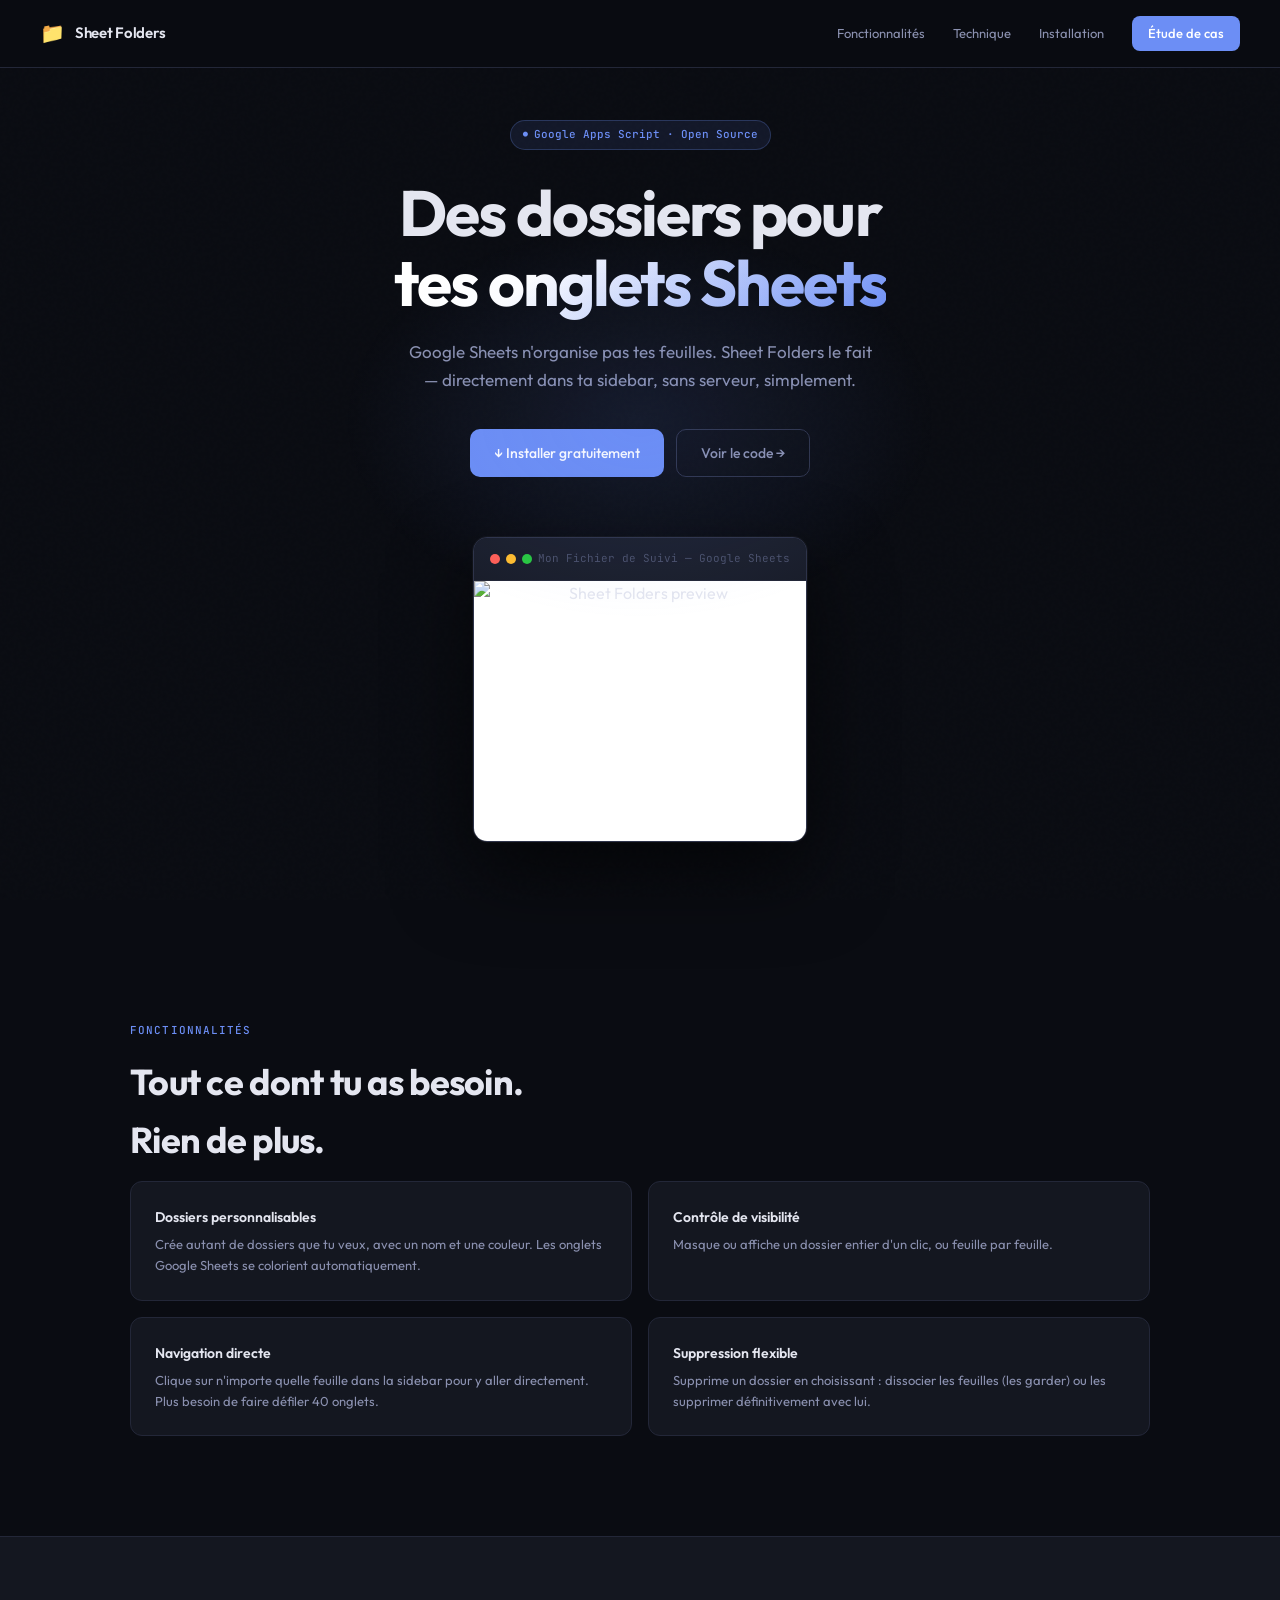
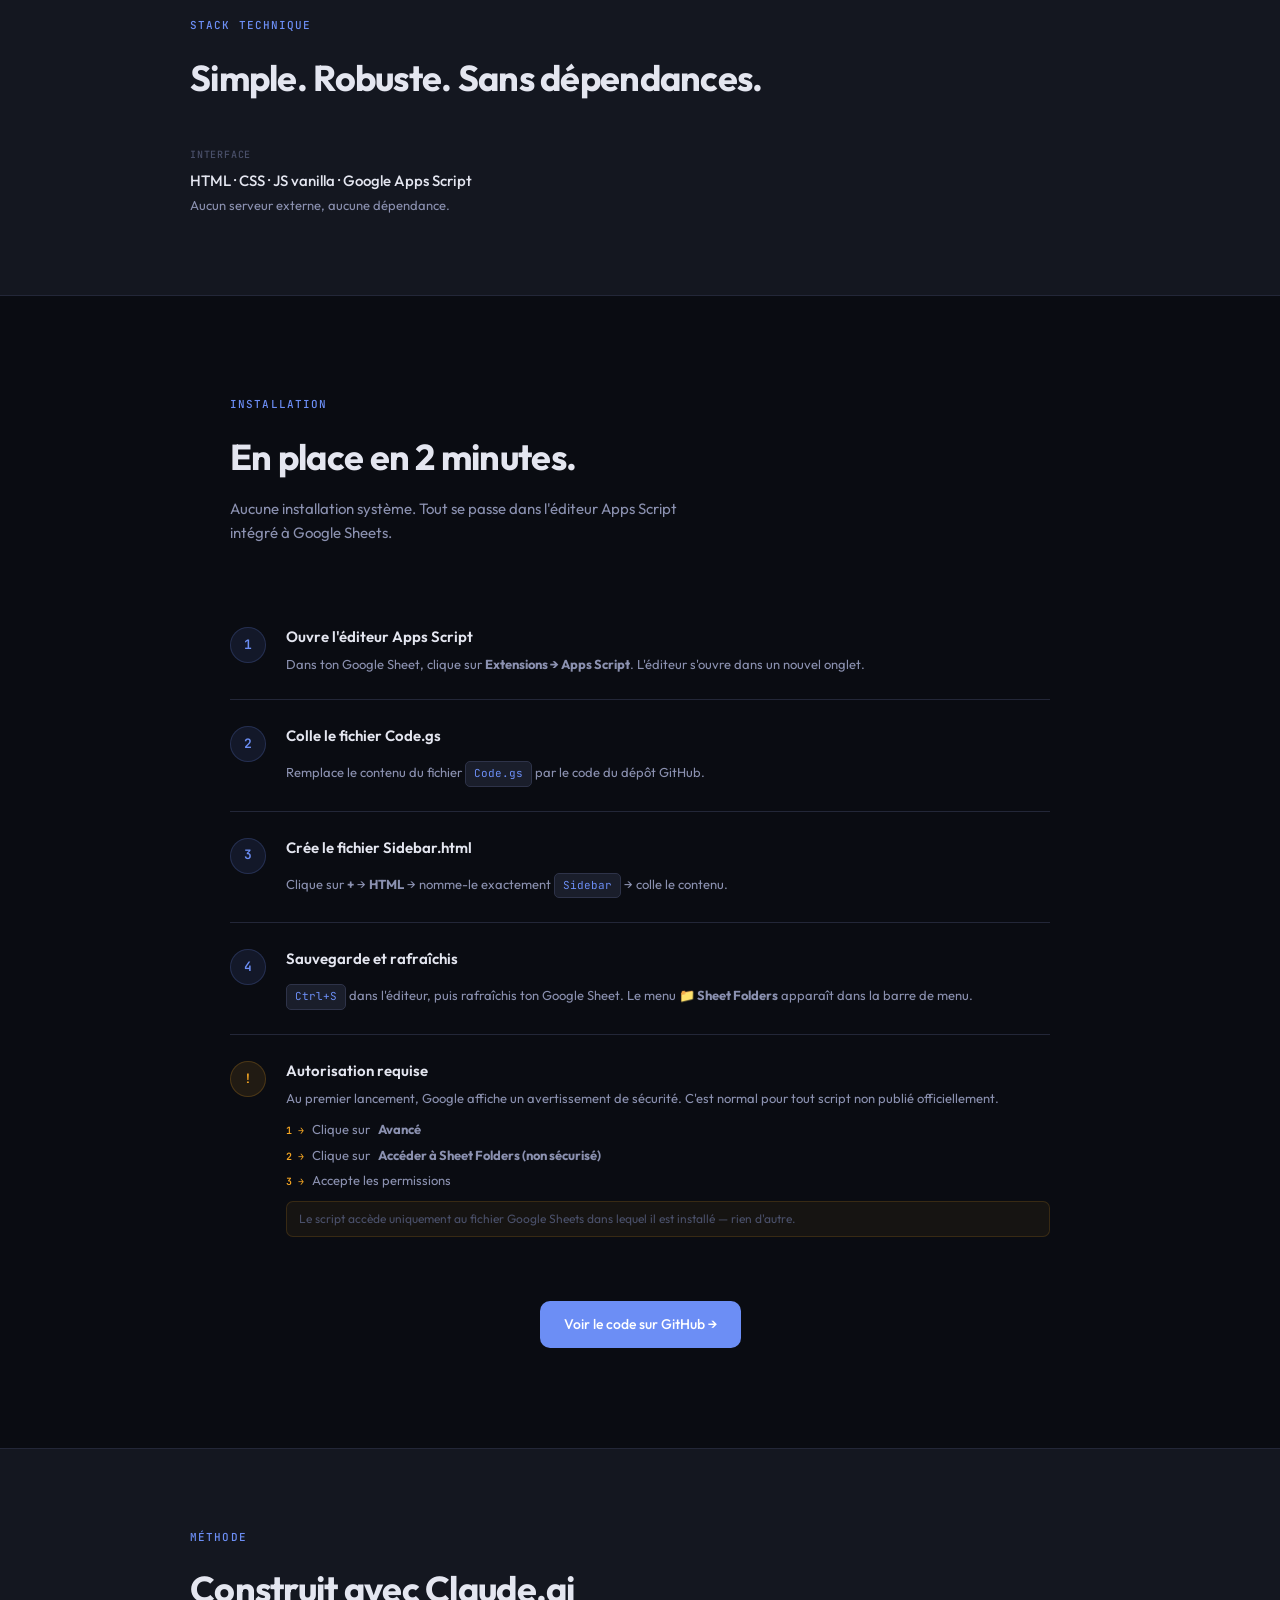
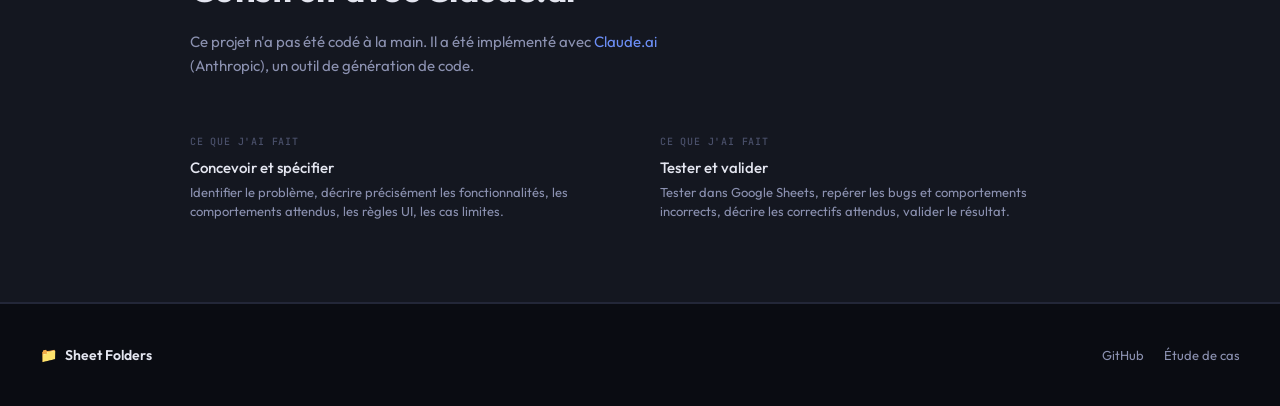
==== docs/index.html @ f05bdbb8 "Update index.html" ====
<!DOCTYPE html>
<html lang="fr">
<head>
<meta charset="UTF-8">
<meta name="viewport" content="width=device-width, initial-scale=1.0">
<title>Sheet Folders — Organise tes onglets Google Sheets</title>
<style>
@import url('https://fonts.googleapis.com/css2?family=Outfit:wght@300;400;500;600;700&family=JetBrains+Mono:wght@400;500&display=swap');

*, *::before, *::after { box-sizing: border-box; margin: 0; padding: 0; }

:root {
  --bg:      #0A0C12;
  --bg2:     #0F1117;
  --surface: #141720;
  --surface2:#1A1E2B;
  --border:  #232738;
  --border2: #2E3349;
  --text:    #E4E6F0;
  --text2:   #8B91B0;
  --text3:   #4A506A;
  --accent:  #6C8EF5;
  --accent2: #4A6FE0;
  --green:   #52C07A;
  --warn:    #F5A623;
}

html { scroll-behavior: smooth; }

body {
  font-family: 'Outfit', sans-serif;
  background: var(--bg);
  color: var(--text);
  line-height: 1.6;
  overflow-x: hidden;
}

/* ── NOISE OVERLAY ── */
body::before {
  content: '';
  position: fixed; inset: 0;
  background-image: url("data:image/svg+xml,%3Csvg viewBox='0 0 256 256' xmlns='http://www.w3.org/2000/svg'%3E%3Cfilter id='noise'%3E%3CfeTurbulence type='fractalNoise' baseFrequency='0.9' numOctaves='4' stitchTiles='stitch'/%3E%3C/filter%3E%3Crect width='100%25' height='100%25' filter='url(%23noise)' opacity='0.03'/%3E%3C/svg%3E");
  pointer-events: none; z-index: 0; opacity: .4;
}

/* ── NAV ── */
nav {
  position: fixed; top: 0; left: 0; right: 0;
  z-index: 100;
  padding: 16px 40px;
  display: flex; align-items: center; justify-content: space-between;
  background: rgba(10,12,18,.85);
  backdrop-filter: blur(12px);
  border-bottom: 1px solid var(--border);
}
.nav-logo { display: flex; align-items: center; gap: 10px; }
.nav-logo-icon { font-size: 20px; }
.nav-logo-text { font-size: 15px; font-weight: 600; letter-spacing: -0.02em; }
.nav-links { display: flex; align-items: center; gap: 28px; }
.nav-links a {
  font-size: 13px; color: var(--text2); text-decoration: none;
  transition: color .15s;
}
.nav-links a:hover { color: var(--text); }
.nav-cta {
  padding: 7px 16px;
  background: var(--accent);
  color: #fff !important; border: none; border-radius: 8px;
  font-size: 13px; font-weight: 500; font-family: 'Outfit', sans-serif;
  cursor: pointer; text-decoration: none;
  transition: background .15s;
}
.nav-cta:hover { background: var(--accent2); }

/* ── HERO ── */
.hero {
  min-height: 100vh;
  display: flex; flex-direction: column;
  align-items: center; justify-content: center;
  padding: 120px 40px 80px;
  position: relative; text-align: center;
}

.hero::after {
  content: '';
  position: absolute;
  width: 600px; height: 400px;
  background: radial-gradient(ellipse, rgba(108,142,245,.12) 0%, transparent 70%);
  top: 50%; left: 50%; transform: translate(-50%, -60%);
  pointer-events: none;
}

.hero-badge {
  display: inline-flex; align-items: center; gap: 6px;
  padding: 5px 12px;
  background: rgba(108,142,245,.1);
  border: 1px solid rgba(108,142,245,.25);
  border-radius: 20px;
  font-size: 11px; font-weight: 500; color: var(--accent);
  font-family: 'JetBrains Mono', monospace;
  margin-bottom: 28px;
  animation: fadeUp .5s ease both;
}
.hero-badge::before { content: '●'; font-size: 8px; }

.hero-title {
  font-size: clamp(36px, 6vw, 64px);
  font-weight: 700;
  letter-spacing: -0.03em;
  line-height: 1.1;
  margin-bottom: 20px;
  animation: fadeUp .5s .1s ease both;
}
.hero-title span {
  background: linear-gradient(135deg, #fff 30%, var(--accent));
  -webkit-background-clip: text; -webkit-text-fill-color: transparent;
  background-clip: text;
}

.hero-sub {
  font-size: 17px; color: var(--text2); font-weight: 400;
  max-width: 480px; margin: 0 auto 36px;
  animation: fadeUp .5s .2s ease both;
}

.hero-actions {
  display: flex; gap: 12px; justify-content: center; flex-wrap: wrap;
  animation: fadeUp .5s .3s ease both;
}
.btn-hero {
  padding: 12px 24px; border-radius: 10px;
  font-size: 14px; font-weight: 500; font-family: 'Outfit', sans-serif;
  cursor: pointer; text-decoration: none; transition: all .15s;
  display: inline-flex; align-items: center; gap: 8px; border: none;
}
.btn-hero-primary { background: var(--accent); color: #fff; }
.btn-hero-primary:hover { background: var(--accent2); transform: translateY(-1px); }
.btn-hero-ghost {
  background: transparent; color: var(--text2);
  border: 1px solid var(--border2);
}
.btn-hero-ghost:hover { background: var(--surface); color: var(--text); }

/* ── PREVIEW ── */
.hero-preview {
  margin-top: 60px; position: relative;
  animation: fadeUp .6s .4s ease both;
}
.preview-window {
  background: var(--surface);
  border: 1px solid var(--border2);
  border-radius: 14px;
  overflow: hidden;
  box-shadow: 0 32px 80px rgba(0,0,0,.6), 0 0 0 1px rgba(255,255,255,.04);
  max-width: 680px; margin: 0 auto;
}
.preview-bar {
  display: flex; align-items: center; gap: 6px;
  padding: 12px 16px;
  background: var(--surface2);
  border-bottom: 1px solid var(--border);
}
.preview-dot { width: 10px; height: 10px; border-radius: 50%; }
.preview-title {
  flex: 1; text-align: center;
  font-size: 11px; color: var(--text3);
  font-family: 'JetBrains Mono', monospace;
}
.preview-body {
  display: flex;
  align-items: stretch;
  min-height: 260px;
}
.preview-gif {
  flex: 1;
  display: flex; align-items: center; justify-content: center;
  background: #fff;
  overflow: hidden;
}
.preview-gif img {
  width: 100%; height: 100%;
  object-fit: cover; display: block;
}

/* ── FEATURES ── */
.features {
  padding: 100px 40px;
  max-width: 1100px; margin: 0 auto;
}
.section-label {
  font-size: 11px; font-weight: 500;
  color: var(--accent);
  font-family: 'JetBrains Mono', monospace;
  letter-spacing: .1em; text-transform: uppercase;
  margin-bottom: 14px;
}
.section-title {
  font-size: clamp(24px, 3vw, 36px);
  font-weight: 700; letter-spacing: -0.02em;
  margin-bottom: 12px;
}
.section-sub { font-size: 15px; color: var(--text2); max-width: 480px; margin-bottom: 56px; }

.features-grid {
  display: grid;
  grid-template-columns: repeat(auto-fit, minmax(330px, 1fr));
  gap: 16px;
}
.feature-card {
  background: var(--surface);
  border: 1px solid var(--border);
  border-radius: 12px; padding: 24px;
  transition: border-color .2s, transform .2s;
}
.feature-card:hover { border-color: var(--border2); transform: translateY(-2px); }
.feature-title { font-size: 14px; font-weight: 600; margin-bottom: 6px; }
.feature-desc { font-size: 13px; color: var(--text2); line-height: 1.6; }

/* ── TECH ── */
.tech-section {
  padding: 80px 40px;
  background: var(--surface);
  border-top: 1px solid var(--border);
  border-bottom: 1px solid var(--border);
}
.tech-inner { max-width: 900px; margin: 0 auto; }
.tech-grid { display: grid; grid-template-columns: 1fr 1fr; gap: 40px; margin-top: 40px; }
.tech-item-label {
  font-size: 10px; font-weight: 500; letter-spacing: .08em;
  text-transform: uppercase; color: var(--text3);
  font-family: 'JetBrains Mono', monospace;
  margin-bottom: 6px;
}
.tech-item-value { font-size: 15px; font-weight: 500; color: var(--text); }
.tech-item-desc { font-size: 13px; color: var(--text2); margin-top: 3px; line-height: 1.5; }

/* ── INSTALL ── */
.install-section { padding: 100px 40px; max-width: 900px; margin: 0 auto; }
.steps { margin-top: 40px; display: flex; flex-direction: column; gap: 0; }
.step {
  display: flex; gap: 20px; padding: 24px 0;
  border-bottom: 1px solid var(--border);
}
.step:last-child { border-bottom: none; }
.step-num {
  width: 36px; height: 36px; flex-shrink: 0;
  background: rgba(108,142,245,.1);
  border: 1px solid rgba(108,142,245,.2);
  border-radius: 50%;
  display: flex; align-items: center; justify-content: center;
  font-size: 13px; font-weight: 600; color: var(--accent);
  font-family: 'JetBrains Mono', monospace;
  margin-top: 2px;
}
.step-num.step-warn {
  background: rgba(245,166,35,.1);
  border-color: rgba(245,166,35,.2);
  color: var(--warn);
}
.step-content { flex: 1; }
.step-title { font-size: 15px; font-weight: 600; margin-bottom: 5px; }
.step-desc { font-size: 13px; color: var(--text2); line-height: 1.6; }
.step-code {
  display: inline-block; margin-top: 8px;
  background: var(--surface2); border: 1px solid var(--border2);
  border-radius: 5px; padding: 3px 8px;
  font-family: 'JetBrains Mono', monospace; font-size: 11px; color: var(--accent);
}

/* Bloc autorisation */
.auth-steps {
  margin-top: 10px;
  display: flex; flex-direction: column; gap: 5px;
}
.auth-step {
  display: flex; align-items: baseline; gap: 8px;
  font-size: 13px; color: var(--text2);
}
.auth-step-num {
  font-size: 10px; font-weight: 600;
  font-family: 'JetBrains Mono', monospace;
  color: var(--warn); flex-shrink: 0;
}
.auth-note {
  margin-top: 10px;
  font-size: 12px; color: var(--text3);
  padding: 8px 12px;
  background: rgba(245,166,35,.05);
  border: 1px solid rgba(245,166,35,.15);
  border-radius: 7px;
  line-height: 1.5;
}

/* ── CREDITS / MÉTHODE ── */
.credits-section {
  padding: 80px 40px;
  background: var(--surface);
  border-top: 1px solid var(--border);
  border-bottom: 1px solid var(--border);
}
.credits-section > div { max-width: 900px; margin: 0 auto; }
.credits-grid {
  display: grid; grid-template-columns: 1fr 1fr;
  gap: 40px; margin-top: 40px;
}
.credits-item-label {
  font-size: 10px; font-weight: 500; letter-spacing: .08em;
  text-transform: uppercase; color: var(--text3);
  font-family: 'JetBrains Mono', monospace;
  margin-bottom: 6px;
}
.credits-item-value { font-size: 15px; font-weight: 500; color: var(--text); }
.credits-item-desc { font-size: 13px; color: var(--text2); margin-top: 3px; line-height: 1.5; }

/* ── FOOTER ── */
footer {
  border-top: 1px solid var(--border);
  padding: 40px;
  display: flex; align-items: center; justify-content: space-between;
  flex-wrap: wrap; gap: 16px;
}
.footer-logo { display: flex; align-items: center; gap: 8px; font-size: 14px; font-weight: 600; }
.footer-links { display: flex; gap: 20px; }
.footer-links a { font-size: 13px; color: var(--text2); text-decoration: none; transition: color .15s; }
.footer-links a:hover { color: var(--text); }

/* ── ANIMATIONS ── */
@keyframes fadeUp {
  from { opacity: 0; transform: translateY(16px); }
  to   { opacity: 1; transform: none; }
}
.reveal { opacity: 0; transform: translateY(20px); transition: opacity .5s ease, transform .5s ease; }
.reveal.visible { opacity: 1; transform: none; }
</style>
</head>
<body>

<!-- NAV -->
<nav>
  <div class="nav-logo">
    <span class="nav-logo-icon">📁</span>
    <span class="nav-logo-text">Sheet Folders</span>
  </div>
  <div class="nav-links">
    <a href="#features">Fonctionnalités</a>
    <a href="#tech">Technique</a>
    <a href="#install">Installation</a>
    <a href="https://github.com/Claire-Lavigne/sheet-folders/blob/main/docs/CASE_STUDY.md" target="_blank" class="nav-cta">Étude de cas</a>
  </div>
</nav>

<!-- HERO -->
<section class="hero">
  <div class="hero-badge">Google Apps Script · Open Source</div>
  <h1 class="hero-title">
    Des dossiers pour<br><span>tes onglets Sheets</span>
  </h1>
  <p class="hero-sub">
    Google Sheets n'organise pas tes feuilles. Sheet Folders le fait — directement dans ta sidebar, sans serveur, simplement.
  </p>
  <div class="hero-actions">
    <a href="#install" class="btn-hero btn-hero-primary">
      ↓ Installer gratuitement
    </a>
    <a href="https://github.com/Claire-Lavigne/sheet-folders" class="btn-hero btn-hero-ghost" target="_blank">
      Voir le code →
    </a>
  </div>

  <div class="hero-preview">
    <div class="preview-window">
      <div class="preview-bar">
        <div class="preview-dot" style="background:#FF5F57"></div>
        <div class="preview-dot" style="background:#FFBD2E"></div>
        <div class="preview-dot" style="background:#28C840"></div>
        <span class="preview-title">Mon Fichier de Suivi — Google Sheets</span>
      </div>
      <div class="preview-body">
        <div class="preview-gif">
          <img src="https://raw.githubusercontent.com/Claire-Lavigne/sheet-folders/main/docs/preview.gif" alt="Sheet Folders preview" />
        </div>
      </div>
    </div>
  </div>
</section>

<!-- FEATURES -->
<section class="features" id="features">
  <div class="reveal">
    <div class="section-label">Fonctionnalités</div>
    <h2 class="section-title">Tout ce dont tu as besoin.<br>Rien de plus.</h2>
  </div>
  <div class="features-grid reveal">
    <div class="feature-card">
      <div class="feature-title">Dossiers personnalisables</div>
      <div class="feature-desc">Crée autant de dossiers que tu veux, avec un nom et une couleur. Les onglets Google Sheets se colorient automatiquement.</div>
    </div>
    <div class="feature-card">
      <div class="feature-title">Contrôle de visibilité</div>
      <div class="feature-desc">Masque ou affiche un dossier entier d'un clic, ou feuille par feuille.</div>
    </div>
    <div class="feature-card">
      <div class="feature-title">Navigation directe</div>
      <div class="feature-desc">Clique sur n'importe quelle feuille dans la sidebar pour y aller directement. Plus besoin de faire défiler 40 onglets.</div>
    </div>
    <div class="feature-card">
      <div class="feature-title">Suppression flexible</div>
      <div class="feature-desc">Supprime un dossier en choisissant : dissocier les feuilles (les garder) ou les supprimer définitivement avec lui.</div>
    </div>
  </div>
</section>

<!-- TECH -->
<section class="tech-section" id="tech">
  <div class="tech-inner">
    <div class="reveal">
      <div class="section-label">Stack technique</div>
      <h2 class="section-title">Simple. Robuste. Sans dépendances.</h2>
    </div>
    <div class="tech-grid reveal">
      <div class="tech-item">
        <div class="tech-item-label">Interface</div>
        <div class="tech-item-value">HTML · CSS · JS vanilla · Google Apps Script</div>
        <div class="tech-item-desc">Aucun serveur externe, aucune dépendance.</div>
      </div>
    </div>
  </div>
</section>

<!-- INSTALL -->
<section class="install-section" id="install">
  <div class="reveal">
    <div class="section-label">Installation</div>
    <h2 class="section-title">En place en 2 minutes.</h2>
    <p class="section-sub">Aucune installation système. Tout se passe dans l'éditeur Apps Script intégré à Google Sheets.</p>
  </div>
  <div class="steps reveal">
    <div class="step">
      <div class="step-num">1</div>
      <div class="step-content">
        <div class="step-title">Ouvre l'éditeur Apps Script</div>
        <div class="step-desc">Dans ton Google Sheet, clique sur <strong>Extensions → Apps Script</strong>. L'éditeur s'ouvre dans un nouvel onglet.</div>
      </div>
    </div>
    <div class="step">
      <div class="step-num">2</div>
      <div class="step-content">
        <div class="step-title">Colle le fichier Code.gs</div>
        <div class="step-desc">Remplace le contenu du fichier <code class="step-code">Code.gs</code> par le code du dépôt GitHub.</div>
      </div>
    </div>
    <div class="step">
      <div class="step-num">3</div>
      <div class="step-content">
        <div class="step-title">Crée le fichier Sidebar.html</div>
        <div class="step-desc">Clique sur <strong>+</strong> → <strong>HTML</strong> → nomme-le exactement <code class="step-code">Sidebar</code> → colle le contenu.</div>
      </div>
    </div>
    <div class="step">
      <div class="step-num">4</div>
      <div class="step-content">
        <div class="step-title">Sauvegarde et rafraîchis</div>
        <div class="step-desc"><code class="step-code">Ctrl+S</code> dans l'éditeur, puis rafraîchis ton Google Sheet. Le menu <strong>📁 Sheet Folders</strong> apparaît dans la barre de menu.</div>
      </div>
    </div>
    <div class="step">
      <div class="step-num step-warn">!</div>
      <div class="step-content">
        <div class="step-title">Autorisation requise</div>
        <div class="step-desc">Au premier lancement, Google affiche un avertissement de sécurité. C'est normal pour tout script non publié officiellement.</div>
        <div class="auth-steps">
          <div class="auth-step"><span class="auth-step-num">1 →</span> Clique sur <strong>Avancé</strong></div>
          <div class="auth-step"><span class="auth-step-num">2 →</span> Clique sur <strong>Accéder à Sheet Folders (non sécurisé)</strong></div>
          <div class="auth-step"><span class="auth-step-num">3 →</span> Accepte les permissions</div>
        </div>
        <div class="auth-note">Le script accède uniquement au fichier Google Sheets dans lequel il est installé — rien d'autre.</div>
      </div>
    </div>
  </div>
  <div style="margin-top:40px;text-align:center" class="reveal">
    <a href="https://github.com/Claire-Lavigne/sheet-folders" class="btn-hero btn-hero-primary" target="_blank">
      Voir le code sur GitHub →
    </a>
  </div>
</section>

<!-- MÉTHODE -->
<section class="credits-section" id="credits">
  <div>
    <div class="reveal">
      <div class="section-label">Méthode</div>
      <h2 class="section-title">Construit avec Claude.ai</h2>
      <p class="section-sub">Ce projet n'a pas été codé à la main. Il a été implémenté avec <a href="https://claude.ai" style="color:var(--accent);text-decoration:none" target="_blank">Claude.ai</a> (Anthropic), un outil de génération de code.</p>
    </div>
    <div class="credits-grid reveal">
      <div class="credits-item">
        <div class="credits-item-label">Ce que j'ai fait</div>
        <div class="credits-item-value">Concevoir et spécifier</div>
        <div class="credits-item-desc">Identifier le problème, décrire précisément les fonctionnalités, les comportements attendus, les règles UI, les cas limites.</div>
      </div>
      <div class="credits-item">
        <div class="credits-item-label">Ce que j'ai fait</div>
        <div class="credits-item-value">Tester et valider</div>
        <div class="credits-item-desc">Tester dans Google Sheets, repérer les bugs et comportements incorrects, décrire les correctifs attendus, valider le résultat.</div>
      </div>
    </div>
  </div>
</section>

<!-- FOOTER -->
<footer>
  <div class="footer-logo">
    <span>📁</span> Sheet Folders
  </div>
  <div class="footer-links">
    <a href="https://github.com/Claire-Lavigne/sheet-folders" target="_blank">GitHub</a>
    <a href="https://github.com/Claire-Lavigne/sheet-folders/blob/main/docs/CASE_STUDY.md" target="_blank">Étude de cas</a>
  </div>
</footer>

<script>
const observer = new IntersectionObserver(entries => {
  entries.forEach(e => { if (e.isIntersecting) e.target.classList.add('visible'); });
}, { threshold: 0.1 });
document.querySelectorAll('.reveal').forEach(el => observer.observe(el));
</script>
</body>
</html>
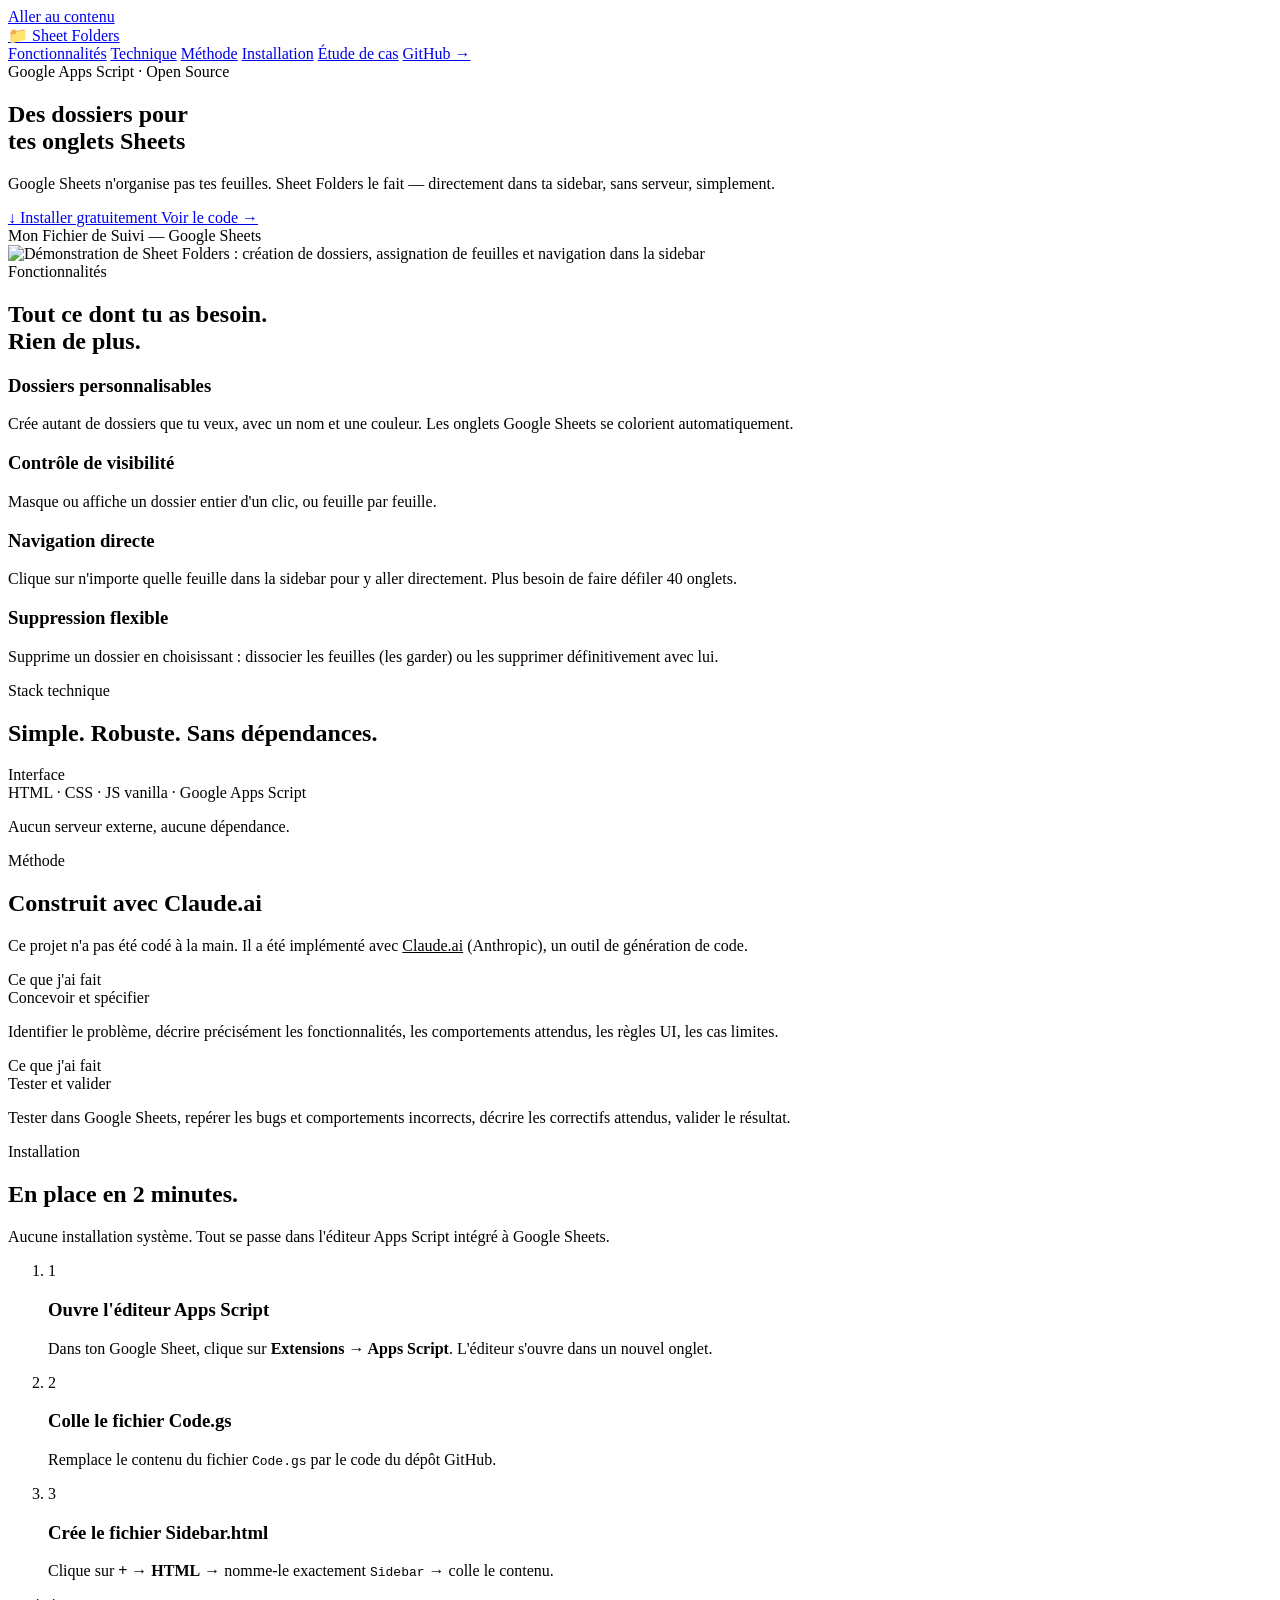
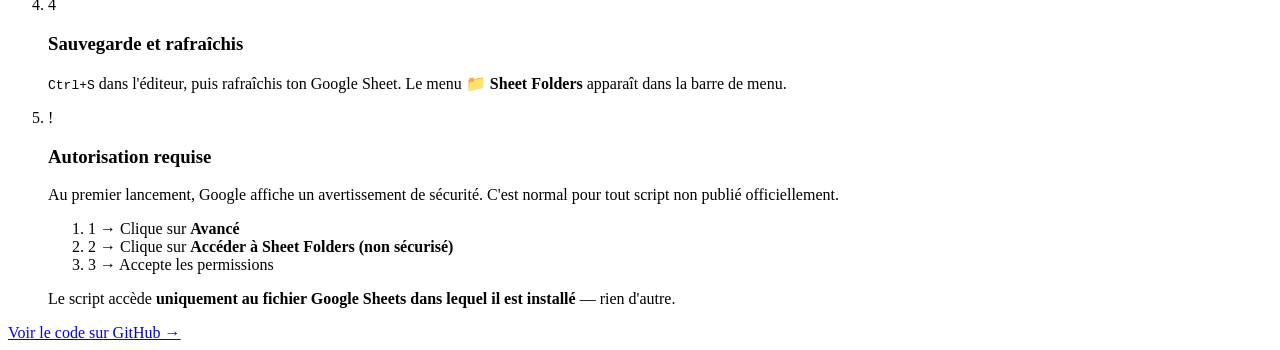
==== commit c802675d: "Update index.html" ====
--- a/docs/index.html
+++ b/docs/index.html
@@ -4,355 +4,36 @@
 <meta charset="UTF-8">
 <meta name="viewport" content="width=device-width, initial-scale=1.0">
 <title>Sheet Folders — Organise tes onglets Google Sheets</title>
-<style>
-@import url('https://fonts.googleapis.com/css2?family=Outfit:wght@300;400;500;600;700&family=JetBrains+Mono:wght@400;500&display=swap');
-
-*, *::before, *::after { box-sizing: border-box; margin: 0; padding: 0; }
-
-:root {
-  --bg:      #0A0C12;
-  --bg2:     #0F1117;
-  --surface: #141720;
-  --surface2:#1A1E2B;
-  --border:  #232738;
-  --border2: #2E3349;
-  --text:    #E4E6F0;
-  --text2:   #8B91B0;
-  --text3:   #4A506A;
-  --accent:  #6C8EF5;
-  --accent2: #4A6FE0;
-  --green:   #52C07A;
-  --warn:    #F5A623;
-}
-
-html { scroll-behavior: smooth; }
-
-body {
-  font-family: 'Outfit', sans-serif;
-  background: var(--bg);
-  color: var(--text);
-  line-height: 1.6;
-  overflow-x: hidden;
-}
-
-/* ── NOISE OVERLAY ── */
-body::before {
-  content: '';
-  position: fixed; inset: 0;
-  background-image: url("data:image/svg+xml,%3Csvg viewBox='0 0 256 256' xmlns='http://www.w3.org/2000/svg'%3E%3Cfilter id='noise'%3E%3CfeTurbulence type='fractalNoise' baseFrequency='0.9' numOctaves='4' stitchTiles='stitch'/%3E%3C/filter%3E%3Crect width='100%25' height='100%25' filter='url(%23noise)' opacity='0.03'/%3E%3C/svg%3E");
-  pointer-events: none; z-index: 0; opacity: .4;
-}
-
-/* ── NAV ── */
-nav {
-  position: fixed; top: 0; left: 0; right: 0;
-  z-index: 100;
-  padding: 16px 40px;
-  display: flex; align-items: center; justify-content: space-between;
-  background: rgba(10,12,18,.85);
-  backdrop-filter: blur(12px);
-  border-bottom: 1px solid var(--border);
-}
-.nav-logo { display: flex; align-items: center; gap: 10px; }
-.nav-logo-icon { font-size: 20px; }
-.nav-logo-text { font-size: 15px; font-weight: 600; letter-spacing: -0.02em; }
-.nav-links { display: flex; align-items: center; gap: 28px; }
-.nav-links a {
-  font-size: 13px; color: var(--text2); text-decoration: none;
-  transition: color .15s;
-}
-.nav-links a:hover { color: var(--text); }
-.nav-cta {
-  padding: 7px 16px;
-  background: var(--accent);
-  color: #fff !important; border: none; border-radius: 8px;
-  font-size: 13px; font-weight: 500; font-family: 'Outfit', sans-serif;
-  cursor: pointer; text-decoration: none;
-  transition: background .15s;
-}
-.nav-cta:hover { background: var(--accent2); }
-
-/* ── HERO ── */
-.hero {
-  min-height: 100vh;
-  display: flex; flex-direction: column;
-  align-items: center; justify-content: center;
-  padding: 120px 40px 80px;
-  position: relative; text-align: center;
-}
-
-.hero::after {
-  content: '';
-  position: absolute;
-  width: 600px; height: 400px;
-  background: radial-gradient(ellipse, rgba(108,142,245,.12) 0%, transparent 70%);
-  top: 50%; left: 50%; transform: translate(-50%, -60%);
-  pointer-events: none;
-}
-
-.hero-badge {
-  display: inline-flex; align-items: center; gap: 6px;
-  padding: 5px 12px;
-  background: rgba(108,142,245,.1);
-  border: 1px solid rgba(108,142,245,.25);
-  border-radius: 20px;
-  font-size: 11px; font-weight: 500; color: var(--accent);
-  font-family: 'JetBrains Mono', monospace;
-  margin-bottom: 28px;
-  animation: fadeUp .5s ease both;
-}
-.hero-badge::before { content: '●'; font-size: 8px; }
-
-.hero-title {
-  font-size: clamp(36px, 6vw, 64px);
-  font-weight: 700;
-  letter-spacing: -0.03em;
-  line-height: 1.1;
-  margin-bottom: 20px;
-  animation: fadeUp .5s .1s ease both;
-}
-.hero-title span {
-  background: linear-gradient(135deg, #fff 30%, var(--accent));
-  -webkit-background-clip: text; -webkit-text-fill-color: transparent;
-  background-clip: text;
-}
-
-.hero-sub {
-  font-size: 17px; color: var(--text2); font-weight: 400;
-  max-width: 480px; margin: 0 auto 36px;
-  animation: fadeUp .5s .2s ease both;
-}
-
-.hero-actions {
-  display: flex; gap: 12px; justify-content: center; flex-wrap: wrap;
-  animation: fadeUp .5s .3s ease both;
-}
-.btn-hero {
-  padding: 12px 24px; border-radius: 10px;
-  font-size: 14px; font-weight: 500; font-family: 'Outfit', sans-serif;
-  cursor: pointer; text-decoration: none; transition: all .15s;
-  display: inline-flex; align-items: center; gap: 8px; border: none;
-}
-.btn-hero-primary { background: var(--accent); color: #fff; }
-.btn-hero-primary:hover { background: var(--accent2); transform: translateY(-1px); }
-.btn-hero-ghost {
-  background: transparent; color: var(--text2);
-  border: 1px solid var(--border2);
-}
-.btn-hero-ghost:hover { background: var(--surface); color: var(--text); }
-
-/* ── PREVIEW ── */
-.hero-preview {
-  margin-top: 60px; position: relative;
-  animation: fadeUp .6s .4s ease both;
-}
-.preview-window {
-  background: var(--surface);
-  border: 1px solid var(--border2);
-  border-radius: 14px;
-  overflow: hidden;
-  box-shadow: 0 32px 80px rgba(0,0,0,.6), 0 0 0 1px rgba(255,255,255,.04);
-  max-width: 680px; margin: 0 auto;
-}
-.preview-bar {
-  display: flex; align-items: center; gap: 6px;
-  padding: 12px 16px;
-  background: var(--surface2);
-  border-bottom: 1px solid var(--border);
-}
-.preview-dot { width: 10px; height: 10px; border-radius: 50%; }
-.preview-title {
-  flex: 1; text-align: center;
-  font-size: 11px; color: var(--text3);
-  font-family: 'JetBrains Mono', monospace;
-}
-.preview-body {
-  display: flex;
-  align-items: stretch;
-  min-height: 260px;
-}
-.preview-gif {
-  flex: 1;
-  display: flex; align-items: center; justify-content: center;
-  background: #fff;
-  overflow: hidden;
-}
-.preview-gif img {
-  width: 100%; height: 100%;
-  object-fit: cover; display: block;
-}
-
-/* ── FEATURES ── */
-.features {
-  padding: 100px 40px;
-  max-width: 1100px; margin: 0 auto;
-}
-.section-label {
-  font-size: 11px; font-weight: 500;
-  color: var(--accent);
-  font-family: 'JetBrains Mono', monospace;
-  letter-spacing: .1em; text-transform: uppercase;
-  margin-bottom: 14px;
-}
-.section-title {
-  font-size: clamp(24px, 3vw, 36px);
-  font-weight: 700; letter-spacing: -0.02em;
-  margin-bottom: 12px;
-}
-.section-sub { font-size: 15px; color: var(--text2); max-width: 480px; margin-bottom: 56px; }
-
-.features-grid {
-  display: grid;
-  grid-template-columns: repeat(auto-fit, minmax(330px, 1fr));
-  gap: 16px;
-}
-.feature-card {
-  background: var(--surface);
-  border: 1px solid var(--border);
-  border-radius: 12px; padding: 24px;
-  transition: border-color .2s, transform .2s;
-}
-.feature-card:hover { border-color: var(--border2); transform: translateY(-2px); }
-.feature-title { font-size: 14px; font-weight: 600; margin-bottom: 6px; }
-.feature-desc { font-size: 13px; color: var(--text2); line-height: 1.6; }
-
-/* ── TECH ── */
-.tech-section {
-  padding: 80px 40px;
-  background: var(--surface);
-  border-top: 1px solid var(--border);
-  border-bottom: 1px solid var(--border);
-}
-.tech-inner { max-width: 900px; margin: 0 auto; }
-.tech-grid { display: grid; grid-template-columns: 1fr 1fr; gap: 40px; margin-top: 40px; }
-.tech-item-label {
-  font-size: 10px; font-weight: 500; letter-spacing: .08em;
-  text-transform: uppercase; color: var(--text3);
-  font-family: 'JetBrains Mono', monospace;
-  margin-bottom: 6px;
-}
-.tech-item-value { font-size: 15px; font-weight: 500; color: var(--text); }
-.tech-item-desc { font-size: 13px; color: var(--text2); margin-top: 3px; line-height: 1.5; }
-
-/* ── INSTALL ── */
-.install-section { padding: 100px 40px; max-width: 900px; margin: 0 auto; }
-.steps { margin-top: 40px; display: flex; flex-direction: column; gap: 0; }
-.step {
-  display: flex; gap: 20px; padding: 24px 0;
-  border-bottom: 1px solid var(--border);
-}
-.step:last-child { border-bottom: none; }
-.step-num {
-  width: 36px; height: 36px; flex-shrink: 0;
-  background: rgba(108,142,245,.1);
-  border: 1px solid rgba(108,142,245,.2);
-  border-radius: 50%;
-  display: flex; align-items: center; justify-content: center;
-  font-size: 13px; font-weight: 600; color: var(--accent);
-  font-family: 'JetBrains Mono', monospace;
-  margin-top: 2px;
-}
-.step-num.step-warn {
-  background: rgba(245,166,35,.1);
-  border-color: rgba(245,166,35,.2);
-  color: var(--warn);
-}
-.step-content { flex: 1; }
-.step-title { font-size: 15px; font-weight: 600; margin-bottom: 5px; }
-.step-desc { font-size: 13px; color: var(--text2); line-height: 1.6; }
-.step-code {
-  display: inline-block; margin-top: 8px;
-  background: var(--surface2); border: 1px solid var(--border2);
-  border-radius: 5px; padding: 3px 8px;
-  font-family: 'JetBrains Mono', monospace; font-size: 11px; color: var(--accent);
-}
-
-/* Bloc autorisation */
-.auth-steps {
-  margin-top: 10px;
-  display: flex; flex-direction: column; gap: 5px;
-}
-.auth-step {
-  display: flex; align-items: baseline; gap: 8px;
-  font-size: 13px; color: var(--text2);
-}
-.auth-step-num {
-  font-size: 10px; font-weight: 600;
-  font-family: 'JetBrains Mono', monospace;
-  color: var(--warn); flex-shrink: 0;
-}
-.auth-note {
-  margin-top: 10px;
-  font-size: 12px; color: var(--text3);
-  padding: 8px 12px;
-  background: rgba(245,166,35,.05);
-  border: 1px solid rgba(245,166,35,.15);
-  border-radius: 7px;
-  line-height: 1.5;
-}
-
-/* ── CREDITS / MÉTHODE ── */
-.credits-section {
-  padding: 80px 40px;
-  background: var(--surface);
-  border-top: 1px solid var(--border);
-  border-bottom: 1px solid var(--border);
-}
-.credits-section > div { max-width: 900px; margin: 0 auto; }
-.credits-grid {
-  display: grid; grid-template-columns: 1fr 1fr;
-  gap: 40px; margin-top: 40px;
-}
-.credits-item-label {
-  font-size: 10px; font-weight: 500; letter-spacing: .08em;
-  text-transform: uppercase; color: var(--text3);
-  font-family: 'JetBrains Mono', monospace;
-  margin-bottom: 6px;
-}
-.credits-item-value { font-size: 15px; font-weight: 500; color: var(--text); }
-.credits-item-desc { font-size: 13px; color: var(--text2); margin-top: 3px; line-height: 1.5; }
-
-/* ── FOOTER ── */
-footer {
-  border-top: 1px solid var(--border);
-  padding: 40px;
-  display: flex; align-items: center; justify-content: space-between;
-  flex-wrap: wrap; gap: 16px;
-}
-.footer-logo { display: flex; align-items: center; gap: 8px; font-size: 14px; font-weight: 600; }
-.footer-links { display: flex; gap: 20px; }
-.footer-links a { font-size: 13px; color: var(--text2); text-decoration: none; transition: color .15s; }
-.footer-links a:hover { color: var(--text); }
-
-/* ── ANIMATIONS ── */
-@keyframes fadeUp {
-  from { opacity: 0; transform: translateY(16px); }
-  to   { opacity: 1; transform: none; }
-}
-.reveal { opacity: 0; transform: translateY(20px); transition: opacity .5s ease, transform .5s ease; }
-.reveal.visible { opacity: 1; transform: none; }
-</style>
+<link rel="stylesheet" href="styles.css">
 </head>
 <body>
 
+<a href="#main" class="skip-link">Aller au contenu</a>
+
 <!-- NAV -->
-<nav>
-  <div class="nav-logo">
-    <span class="nav-logo-icon">📁</span>
+<nav aria-label="Navigation principale">
+  <a href="/" class="nav-logo" aria-label="Sheet Folders — accueil">
+    <span class="nav-logo-icon" aria-hidden="true">📁</span>
     <span class="nav-logo-text">Sheet Folders</span>
-  </div>
-  <div class="nav-links">
-    <a href="#features">Fonctionnalités</a>
-    <a href="#tech">Technique</a>
-    <a href="#install">Installation</a>
-    <a href="https://github.com/Claire-Lavigne/sheet-folders/blob/main/docs/CASE_STUDY.md" target="_blank" class="nav-cta">Étude de cas</a>
+  </a>
+  <div class="nav-links" role="list">
+    <a href="#features" role="listitem">Fonctionnalités</a>
+    <a href="#tech" role="listitem">Technique</a>
+    <a href="#methode" role="listitem">Méthode</a>
+    <a href="#install" role="listitem">Installation</a>
+    <a href="https://github.com/Claire-Lavigne/sheet-folders/blob/main/docs/CASE_STUDY.md" target="_blank" rel="noopener" role="listitem">Étude de cas</a>
+    <a href="https://github.com/Claire-Lavigne/sheet-folders" target="_blank" rel="noopener" class="nav-cta" role="listitem">
+      GitHub →
+    </a>
   </div>
 </nav>
 
+<main id="main">
+
 <!-- HERO -->
-<section class="hero">
-  <div class="hero-badge">Google Apps Script · Open Source</div>
-  <h1 class="hero-title">
+<section class="hero" aria-labelledby="hero-title">
+  <div class="hero-badge" aria-label="Google Apps Script, Open Source">Google Apps Script · Open Source</div>
+  <h1 class="hero-title" id="hero-title">
     Des dossiers pour<br><span>tes onglets Sheets</span>
   </h1>
   <p class="hero-sub">
@@ -362,12 +43,12 @@
     <a href="#install" class="btn-hero btn-hero-primary">
       ↓ Installer gratuitement
     </a>
-    <a href="https://github.com/Claire-Lavigne/sheet-folders" class="btn-hero btn-hero-ghost" target="_blank">
+    <a href="https://github.com/Claire-Lavigne/sheet-folders" class="btn-hero btn-hero-ghost" target="_blank" rel="noopener">
       Voir le code →
     </a>
   </div>
 
-  <div class="hero-preview">
+  <div class="hero-preview" aria-hidden="true">
     <div class="preview-window">
       <div class="preview-bar">
         <div class="preview-dot" style="background:#FF5F57"></div>
@@ -375,154 +56,144 @@
         <div class="preview-dot" style="background:#28C840"></div>
         <span class="preview-title">Mon Fichier de Suivi — Google Sheets</span>
       </div>
-      <div class="preview-body">
-        <div class="preview-gif">
-          <img src="https://raw.githubusercontent.com/Claire-Lavigne/sheet-folders/main/docs/preview.gif" alt="Sheet Folders preview" />
-        </div>
+      <div class="preview-gif">
+        <img src="https://raw.githubusercontent.com/Claire-Lavigne/sheet-folders/main/docs/preview.gif"
+             alt="Démonstration de Sheet Folders : création de dossiers, assignation de feuilles et navigation dans la sidebar" />
       </div>
     </div>
   </div>
 </section>
 
 <!-- FEATURES -->
-<section class="features" id="features">
-  <div class="reveal">
-    <div class="section-label">Fonctionnalités</div>
-    <h2 class="section-title">Tout ce dont tu as besoin.<br>Rien de plus.</h2>
-  </div>
-  <div class="features-grid reveal">
-    <div class="feature-card">
-      <div class="feature-title">Dossiers personnalisables</div>
-      <div class="feature-desc">Crée autant de dossiers que tu veux, avec un nom et une couleur. Les onglets Google Sheets se colorient automatiquement.</div>
+<section class="features" id="features" aria-labelledby="features-title">
+  <div class="section-inner">
+    <div class="reveal">
+      <div class="section-label">Fonctionnalités</div>
+      <h2 class="section-title" id="features-title">Tout ce dont tu as besoin.<br>Rien de plus.</h2>
     </div>
-    <div class="feature-card">
-      <div class="feature-title">Contrôle de visibilité</div>
-      <div class="feature-desc">Masque ou affiche un dossier entier d'un clic, ou feuille par feuille.</div>
-    </div>
-    <div class="feature-card">
-      <div class="feature-title">Navigation directe</div>
-      <div class="feature-desc">Clique sur n'importe quelle feuille dans la sidebar pour y aller directement. Plus besoin de faire défiler 40 onglets.</div>
-    </div>
-    <div class="feature-card">
-      <div class="feature-title">Suppression flexible</div>
-      <div class="feature-desc">Supprime un dossier en choisissant : dissocier les feuilles (les garder) ou les supprimer définitivement avec lui.</div>
+    <div class="features-grid reveal">
+      <article class="feature-card">
+        <h3 class="feature-title">Dossiers personnalisables</h3>
+        <p class="feature-desc">Crée autant de dossiers que tu veux, avec un nom et une couleur. Les onglets Google Sheets se colorient automatiquement.</p>
+      </article>
+      <article class="feature-card">
+        <h3 class="feature-title">Contrôle de visibilité</h3>
+        <p class="feature-desc">Masque ou affiche un dossier entier d'un clic, ou feuille par feuille.</p>
+      </article>
+      <article class="feature-card">
+        <h3 class="feature-title">Navigation directe</h3>
+        <p class="feature-desc">Clique sur n'importe quelle feuille dans la sidebar pour y aller directement. Plus besoin de faire défiler 40 onglets.</p>
+      </article>
+      <article class="feature-card">
+        <h3 class="feature-title">Suppression flexible</h3>
+        <p class="feature-desc">Supprime un dossier en choisissant : dissocier les feuilles (les garder) ou les supprimer définitivement avec lui.</p>
+      </article>
     </div>
   </div>
 </section>
 
 <!-- TECH -->
-<section class="tech-section" id="tech">
-  <div class="tech-inner">
+<section class="tech" id="tech" aria-labelledby="tech-title">
+  <div class="section-inner">
     <div class="reveal">
       <div class="section-label">Stack technique</div>
-      <h2 class="section-title">Simple. Robuste. Sans dépendances.</h2>
+      <h2 class="section-title" id="tech-title">Simple. Robuste. Sans dépendances.</h2>
     </div>
     <div class="tech-grid reveal">
       <div class="tech-item">
         <div class="tech-item-label">Interface</div>
         <div class="tech-item-value">HTML · CSS · JS vanilla · Google Apps Script</div>
-        <div class="tech-item-desc">Aucun serveur externe, aucune dépendance.</div>
+        <p class="tech-item-desc">Aucun serveur externe, aucune dépendance.</p>
+      </div>
+    </div>
+  </div>
+</section>
+
+<!-- MÉTHODE -->
+<section class="methode" id="methode" aria-labelledby="methode-title">
+  <div class="section-inner">
+    <div class="reveal">
+      <div class="section-label">Méthode</div>
+      <h2 class="section-title" id="methode-title">Construit avec Claude.ai</h2>
+      <p class="section-sub">Ce projet n'a pas été codé à la main. Il a été implémenté avec <a href="https://claude.ai" style="color:var(--accent)" target="_blank" rel="noopener">Claude.ai</a> (Anthropic), un outil de génération de code.</p>
+    </div>
+    <div class="methode-grid reveal">
+      <div>
+        <div class="methode-item-label">Ce que j'ai fait</div>
+        <div class="methode-item-value">Concevoir et spécifier</div>
+        <p class="methode-item-desc">Identifier le problème, décrire précisément les fonctionnalités, les comportements attendus, les règles UI, les cas limites.</p>
+      </div>
+      <div>
+        <div class="methode-item-label">Ce que j'ai fait</div>
+        <div class="methode-item-value">Tester et valider</div>
+        <p class="methode-item-desc">Tester dans Google Sheets, repérer les bugs et comportements incorrects, décrire les correctifs attendus, valider le résultat.</p>
       </div>
     </div>
   </div>
 </section>
 
 <!-- INSTALL -->
-<section class="install-section" id="install">
-  <div class="reveal">
-    <div class="section-label">Installation</div>
-    <h2 class="section-title">En place en 2 minutes.</h2>
-    <p class="section-sub">Aucune installation système. Tout se passe dans l'éditeur Apps Script intégré à Google Sheets.</p>
-  </div>
-  <div class="steps reveal">
-    <div class="step">
-      <div class="step-num">1</div>
-      <div class="step-content">
-        <div class="step-title">Ouvre l'éditeur Apps Script</div>
-        <div class="step-desc">Dans ton Google Sheet, clique sur <strong>Extensions → Apps Script</strong>. L'éditeur s'ouvre dans un nouvel onglet.</div>
-      </div>
+<section class="install" id="install" aria-labelledby="install-title">
+  <div class="section-inner">
+    <div class="reveal">
+      <div class="section-label">Installation</div>
+      <h2 class="section-title" id="install-title">En place en 2 minutes.</h2>
+      <p class="section-sub">Aucune installation système. Tout se passe dans l'éditeur Apps Script intégré à Google Sheets.</p>
     </div>
-    <div class="step">
-      <div class="step-num">2</div>
-      <div class="step-content">
-        <div class="step-title">Colle le fichier Code.gs</div>
-        <div class="step-desc">Remplace le contenu du fichier <code class="step-code">Code.gs</code> par le code du dépôt GitHub.</div>
-      </div>
-    </div>
-    <div class="step">
-      <div class="step-num">3</div>
-      <div class="step-content">
-        <div class="step-title">Crée le fichier Sidebar.html</div>
-        <div class="step-desc">Clique sur <strong>+</strong> → <strong>HTML</strong> → nomme-le exactement <code class="step-code">Sidebar</code> → colle le contenu.</div>
-      </div>
-    </div>
-    <div class="step">
-      <div class="step-num">4</div>
-      <div class="step-content">
-        <div class="step-title">Sauvegarde et rafraîchis</div>
-        <div class="step-desc"><code class="step-code">Ctrl+S</code> dans l'éditeur, puis rafraîchis ton Google Sheet. Le menu <strong>📁 Sheet Folders</strong> apparaît dans la barre de menu.</div>
-      </div>
-    </div>
-    <div class="step">
-      <div class="step-num step-warn">!</div>
-      <div class="step-content">
-        <div class="step-title">Autorisation requise</div>
-        <div class="step-desc">Au premier lancement, Google affiche un avertissement de sécurité. C'est normal pour tout script non publié officiellement.</div>
-        <div class="auth-steps">
-          <div class="auth-step"><span class="auth-step-num">1 →</span> Clique sur <strong>Avancé</strong></div>
-          <div class="auth-step"><span class="auth-step-num">2 →</span> Clique sur <strong>Accéder à Sheet Folders (non sécurisé)</strong></div>
-          <div class="auth-step"><span class="auth-step-num">3 →</span> Accepte les permissions</div>
+    <ol class="steps reveal" aria-label="Étapes d'installation">
+      <li class="step">
+        <div class="step-num" aria-hidden="true">1</div>
+        <div class="step-content">
+          <h3 class="step-title">Ouvre l'éditeur Apps Script</h3>
+          <p class="step-desc">Dans ton Google Sheet, clique sur <strong>Extensions → Apps Script</strong>. L'éditeur s'ouvre dans un nouvel onglet.</p>
         </div>
-        <div class="auth-note">Le script accède uniquement au fichier Google Sheets dans lequel il est installé — rien d'autre.</div>
-      </div>
-    </div>
-  </div>
-  <div style="margin-top:40px;text-align:center" class="reveal">
-    <a href="https://github.com/Claire-Lavigne/sheet-folders" class="btn-hero btn-hero-primary" target="_blank">
-      Voir le code sur GitHub →
-    </a>
-  </div>
-</section>
-
-<!-- MÉTHODE -->
-<section class="credits-section" id="credits">
-  <div>
-    <div class="reveal">
-      <div class="section-label">Méthode</div>
-      <h2 class="section-title">Construit avec Claude.ai</h2>
-      <p class="section-sub">Ce projet n'a pas été codé à la main. Il a été implémenté avec <a href="https://claude.ai" style="color:var(--accent);text-decoration:none" target="_blank">Claude.ai</a> (Anthropic), un outil de génération de code.</p>
-    </div>
-    <div class="credits-grid reveal">
-      <div class="credits-item">
-        <div class="credits-item-label">Ce que j'ai fait</div>
-        <div class="credits-item-value">Concevoir et spécifier</div>
-        <div class="credits-item-desc">Identifier le problème, décrire précisément les fonctionnalités, les comportements attendus, les règles UI, les cas limites.</div>
-      </div>
-      <div class="credits-item">
-        <div class="credits-item-label">Ce que j'ai fait</div>
-        <div class="credits-item-value">Tester et valider</div>
-        <div class="credits-item-desc">Tester dans Google Sheets, repérer les bugs et comportements incorrects, décrire les correctifs attendus, valider le résultat.</div>
-      </div>
+      </li>
+      <li class="step">
+        <div class="step-num" aria-hidden="true">2</div>
+        <div class="step-content">
+          <h3 class="step-title">Colle le fichier Code.gs</h3>
+          <p class="step-desc">Remplace le contenu du fichier <code class="step-code">Code.gs</code> par le code du dépôt GitHub.</p>
+        </div>
+      </li>
+      <li class="step">
+        <div class="step-num" aria-hidden="true">3</div>
+        <div class="step-content">
+          <h3 class="step-title">Crée le fichier Sidebar.html</h3>
+          <p class="step-desc">Clique sur <strong>+</strong> → <strong>HTML</strong> → nomme-le exactement <code class="step-code">Sidebar</code> → colle le contenu.</p>
+        </div>
+      </li>
+      <li class="step">
+        <div class="step-num" aria-hidden="true">4</div>
+        <div class="step-content">
+          <h3 class="step-title">Sauvegarde et rafraîchis</h3>
+          <p class="step-desc"><code class="step-code">Ctrl+S</code> dans l'éditeur, puis rafraîchis ton Google Sheet. Le menu <strong>📁 Sheet Folders</strong> apparaît dans la barre de menu.</p>
+        </div>
+      </li>
+      <li class="step">
+        <div class="step-num step-num-warn" aria-label="Attention">!</div>
+        <div class="step-content">
+          <h3 class="step-title">Autorisation requise</h3>
+          <p class="step-desc">Au premier lancement, Google affiche un avertissement de sécurité. C'est normal pour tout script non publié officiellement.</p>
+          <ol class="auth-steps" aria-label="Étapes d'autorisation">
+            <li class="auth-step"><span class="auth-step-num" aria-hidden="true">1 →</span> Clique sur <strong>Avancé</strong></li>
+            <li class="auth-step"><span class="auth-step-num" aria-hidden="true">2 →</span> Clique sur <strong>Accéder à Sheet Folders (non sécurisé)</strong></li>
+            <li class="auth-step"><span class="auth-step-num" aria-hidden="true">3 →</span> Accepte les permissions</li>
+          </ol>
+          <p class="auth-note" role="note">
+            Le script accède <strong>uniquement au fichier Google Sheets dans lequel il est installé</strong> — rien d'autre.
+          </p>
+        </div>
+      </li>
+    </ol>
+    <div class="install-cta reveal">
+      <a href="https://github.com/Claire-Lavigne/sheet-folders" class="btn-hero btn-hero-primary" target="_blank" rel="noopener">
+        Voir le code sur GitHub →
+      </a>
     </div>
   </div>
 </section>
 
-<!-- FOOTER -->
-<footer>
-  <div class="footer-logo">
-    <span>📁</span> Sheet Folders
-  </div>
-  <div class="footer-links">
-    <a href="https://github.com/Claire-Lavigne/sheet-folders" target="_blank">GitHub</a>
-    <a href="https://github.com/Claire-Lavigne/sheet-folders/blob/main/docs/CASE_STUDY.md" target="_blank">Étude de cas</a>
-  </div>
-</footer>
-
-<script>
-const observer = new IntersectionObserver(entries => {
-  entries.forEach(e => { if (e.isIntersecting) e.target.classList.add('visible'); });
-}, { threshold: 0.1 });
-document.querySelectorAll('.reveal').forEach(el => observer.observe(el));
-</script>
+</main>
+  
 </body>
 </html>
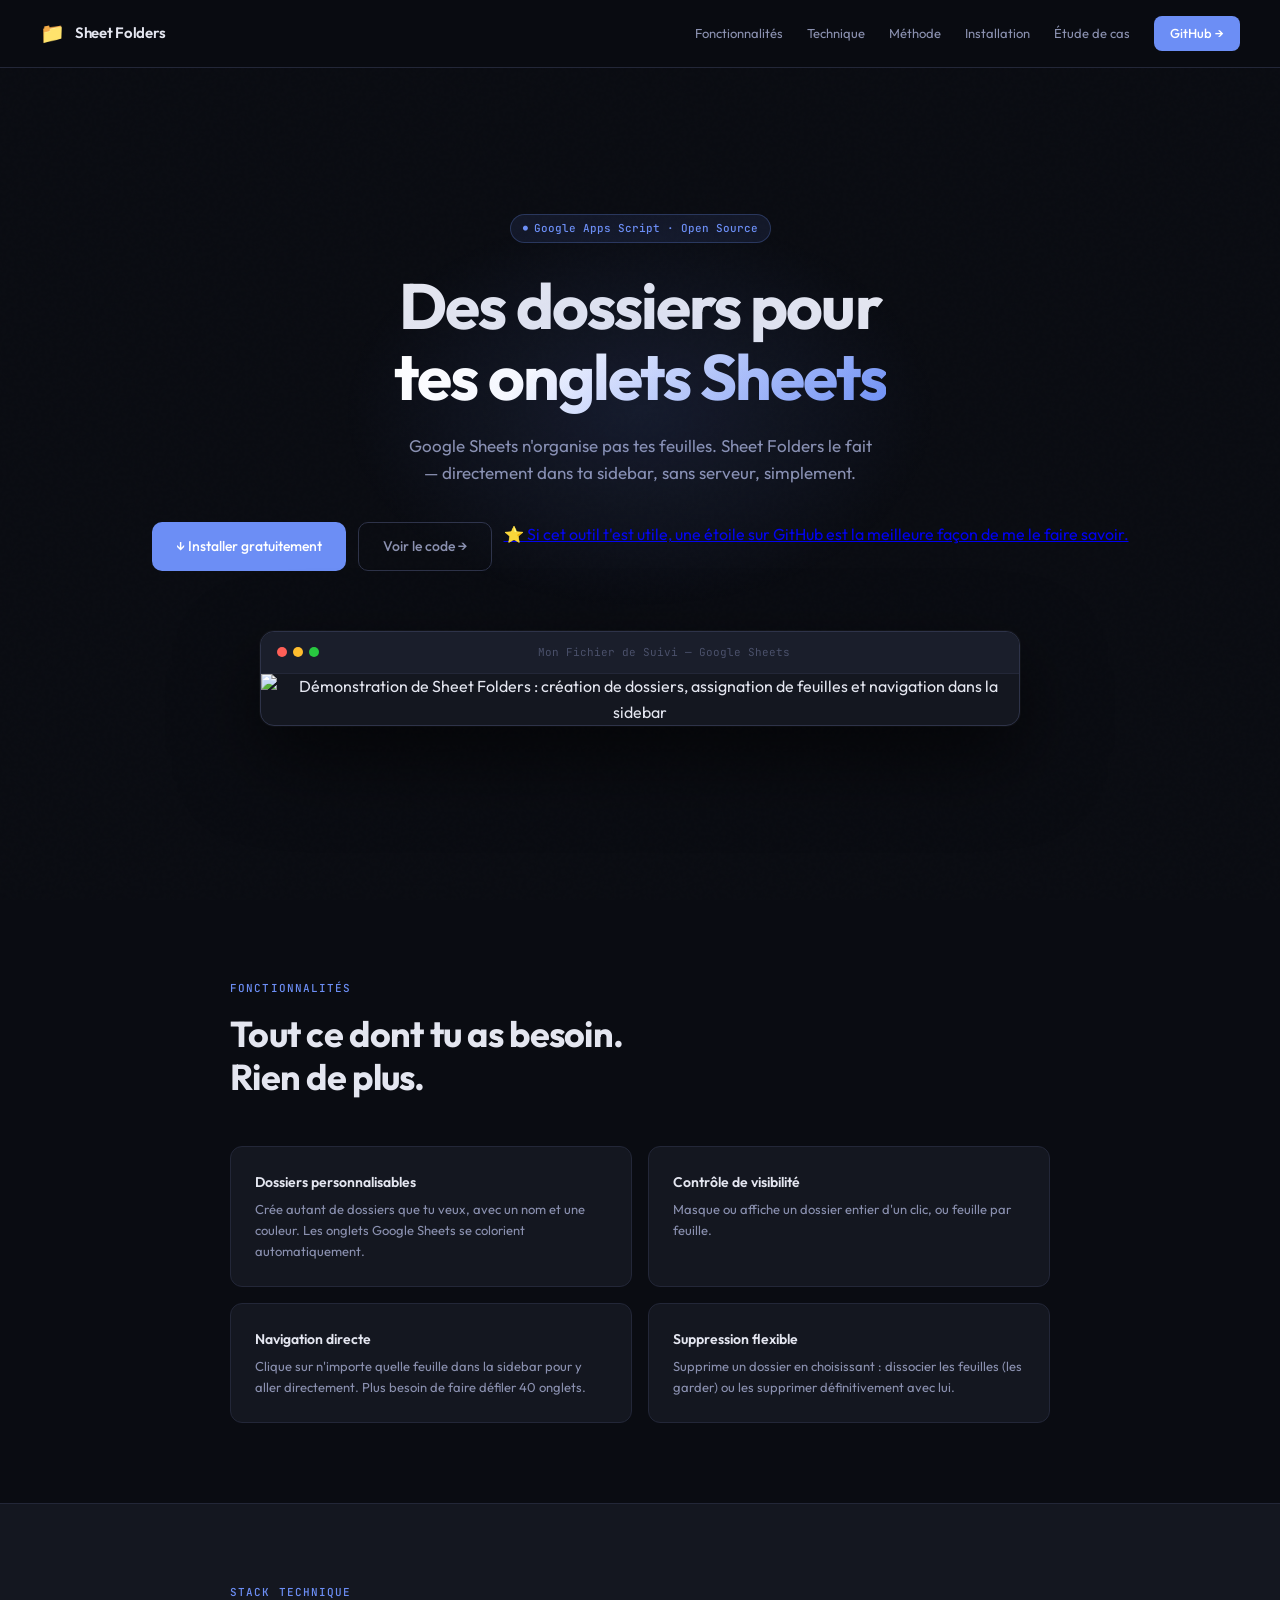
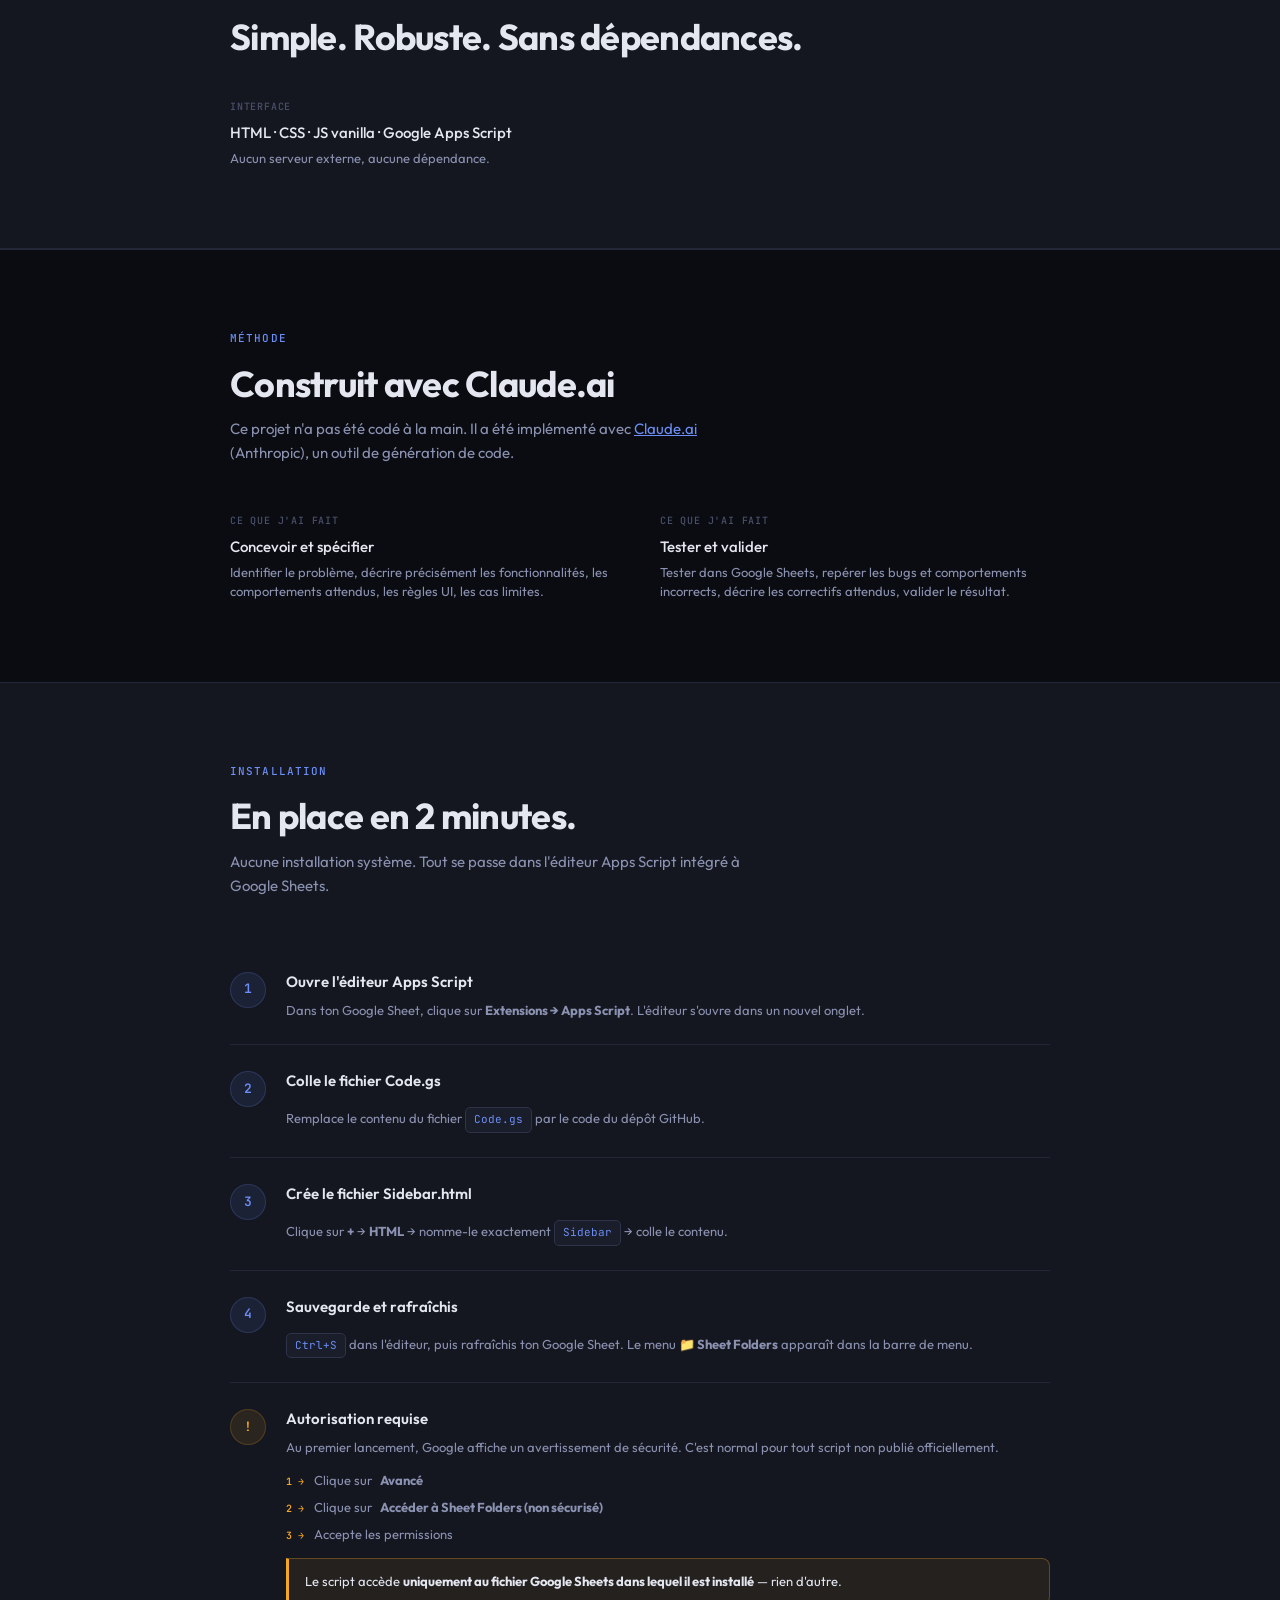
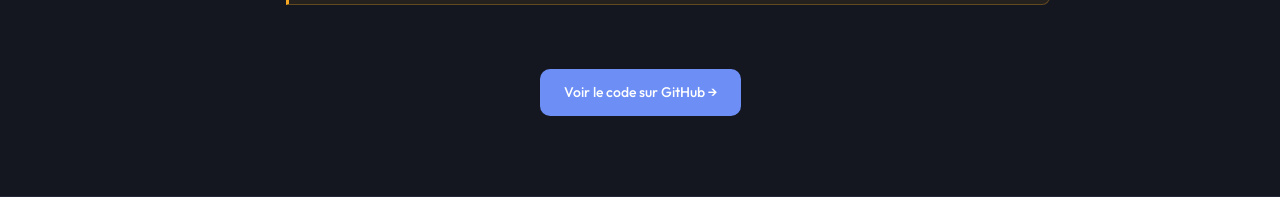
==== commit 944304da: "Update index.html" ====
--- a/docs/index.html
+++ b/docs/index.html
@@ -46,6 +46,9 @@
     <a href="https://github.com/Claire-Lavigne/sheet-folders" class="btn-hero btn-hero-ghost" target="_blank" rel="noopener">
       Voir le code →
     </a>
+    <a href="https://github.com/Claire-Lavigne/sheet-folders" target="_blank" rel="noopener" class="star-nudge">
+      ⭐ Si cet outil t'est utile, une étoile sur GitHub est la meilleure façon de me le faire savoir.
+    </a>
   </div>
 
   <div class="hero-preview" aria-hidden="true">
--- a/docs/styles.css
+++ b/docs/styles.css
@@ -0,0 +1,355 @@
+@import url('https://fonts.googleapis.com/css2?family=Outfit:wght@300;400;500;600;700&family=JetBrains+Mono:wght@400;500&display=swap');
+
+*, *::before, *::after { box-sizing: border-box; margin: 0; padding: 0; }
+
+:root {
+  --bg:      #0A0C12;
+  --bg2:     #0F1117;
+  --surface: #141720;
+  --surface2:#1A1E2B;
+  --border:  #232738;
+  --border2: #2E3349;
+  --text:    #E4E6F0;
+  --text2:   #8B91B0;
+  --text3:   #4A506A;
+  --accent:  #6C8EF5;
+  --accent2: #4A6FE0;
+  --green:   #52C07A;
+  --warn:    #F5A623;
+}
+
+html { scroll-behavior: smooth; }
+
+body {
+  font-family: 'Outfit', sans-serif;
+  background: var(--bg);
+  color: var(--text);
+  line-height: 1.6;
+  overflow-x: hidden;
+}
+
+/* Skip to content — a11y */
+.skip-link {
+  position: absolute;
+  top: -100%;
+  left: 16px;
+  padding: 8px 16px;
+  background: var(--accent);
+  color: #fff;
+  font-size: 13px;
+  font-weight: 500;
+  border-radius: 0 0 8px 8px;
+  text-decoration: none;
+  z-index: 200;
+  transition: top .15s;
+}
+.skip-link:focus { top: 0; }
+
+/* Focus visible global */
+:focus-visible {
+  outline: 2px solid var(--accent);
+  outline-offset: 3px;
+  border-radius: 4px;
+}
+
+/* ── NOISE OVERLAY ── */
+body::before {
+  content: '';
+  position: fixed; inset: 0;
+  background-image: url("data:image/svg+xml,%3Csvg viewBox='0 0 256 256' xmlns='http://www.w3.org/2000/svg'%3E%3Cfilter id='noise'%3E%3CfeTurbulence type='fractalNoise' baseFrequency='0.9' numOctaves='4' stitchTiles='stitch'/%3E%3C/filter%3E%3Crect width='100%25' height='100%25' filter='url(%23noise)' opacity='0.03'/%3E%3C/svg%3E");
+  pointer-events: none; z-index: 0; opacity: .4;
+  aria-hidden: true;
+}
+
+/* ── NAV ── */
+nav {
+  position: fixed; top: 0; left: 0; right: 0;
+  z-index: 100;
+  padding: 16px 40px;
+  display: flex; align-items: center; justify-content: space-between;
+  background: rgba(10,12,18,.85);
+  backdrop-filter: blur(12px);
+  border-bottom: 1px solid var(--border);
+}
+.nav-logo {
+  display: flex; align-items: center; gap: 10px;
+  text-decoration: none; color: var(--text);
+}
+.nav-logo-icon { font-size: 20px; }
+.nav-logo-text { font-size: 15px; font-weight: 600; letter-spacing: -0.02em; }
+.nav-links { display: flex; align-items: center; gap: 24px; }
+.nav-links a {
+  font-size: 13px; color: var(--text2); text-decoration: none;
+  transition: color .15s;
+}
+.nav-links a:hover { color: var(--text); }
+.nav-cta {
+  padding: 7px 16px;
+  background: var(--accent);
+  color: #fff !important;
+  border-radius: 8px;
+  font-size: 13px; font-weight: 500;
+  text-decoration: none;
+  transition: background .15s;
+}
+.nav-cta:hover { background: var(--accent2); }
+
+/* ── LAYOUT SYSTÈME ── */
+/* Toutes les sections partagent le même conteneur */
+.section-inner {
+  max-width: 900px;
+  margin: 0 auto;
+  padding: 80px 40px;
+}
+
+/* ── HERO ── */
+.hero {
+  min-height: 100vh;
+  display: flex; flex-direction: column;
+  align-items: center; justify-content: center;
+  padding: 120px 40px 80px;
+  position: relative; text-align: center;
+}
+.hero::after {
+  content: '';
+  position: absolute;
+  width: 600px; height: 400px;
+  background: radial-gradient(ellipse, rgba(108,142,245,.12) 0%, transparent 70%);
+  top: 50%; left: 50%; transform: translate(-50%, -60%);
+  pointer-events: none;
+}
+.hero-badge {
+  display: inline-flex; align-items: center; gap: 6px;
+  padding: 5px 12px;
+  background: rgba(108,142,245,.1);
+  border: 1px solid rgba(108,142,245,.25);
+  border-radius: 20px;
+  font-size: 11px; font-weight: 500; color: var(--accent);
+  font-family: 'JetBrains Mono', monospace;
+  margin-bottom: 28px;
+  animation: fadeUp .5s ease both;
+}
+.hero-badge::before { content: '●'; font-size: 8px; aria-hidden: true; }
+.hero-title {
+  font-size: clamp(36px, 6vw, 64px);
+  font-weight: 700;
+  letter-spacing: -0.03em;
+  line-height: 1.1;
+  margin-bottom: 20px;
+  animation: fadeUp .5s .1s ease both;
+}
+.hero-title span {
+  background: linear-gradient(135deg, #fff 30%, var(--accent));
+  -webkit-background-clip: text; -webkit-text-fill-color: transparent;
+  background-clip: text;
+}
+.hero-sub {
+  font-size: 17px; color: var(--text2); font-weight: 400;
+  max-width: 480px; margin: 0 auto 36px;
+  animation: fadeUp .5s .2s ease both;
+}
+.hero-actions {
+  display: flex; gap: 12px; justify-content: center; flex-wrap: wrap;
+  animation: fadeUp .5s .3s ease both;
+}
+.btn-hero {
+  padding: 12px 24px; border-radius: 10px;
+  font-size: 14px; font-weight: 500; font-family: 'Outfit', sans-serif;
+  cursor: pointer; text-decoration: none; transition: all .15s;
+  display: inline-flex; align-items: center; gap: 8px; border: none;
+}
+.btn-hero-primary { background: var(--accent); color: #fff; }
+.btn-hero-primary:hover { background: var(--accent2); transform: translateY(-1px); }
+.btn-hero-ghost {
+  background: transparent; color: var(--text2);
+  border: 1px solid var(--border2);
+}
+.btn-hero-ghost:hover { background: var(--surface); color: var(--text); }
+
+/* ── PREVIEW ── */
+.hero-preview {
+  margin-top: 60px; position: relative;
+  animation: fadeUp .6s .4s ease both;
+  width: 100%; max-width: 760px;
+}
+.preview-window {
+  background: var(--surface);
+  border: 1px solid var(--border2);
+  border-radius: 14px;
+  overflow: hidden;
+  box-shadow: 0 32px 80px rgba(0,0,0,.6), 0 0 0 1px rgba(255,255,255,.04);
+}
+.preview-bar {
+  display: flex; align-items: center; gap: 6px;
+  padding: 12px 16px;
+  background: var(--surface2);
+  border-bottom: 1px solid var(--border);
+}
+.preview-dot { width: 10px; height: 10px; border-radius: 50%; }
+.preview-title {
+  flex: 1; text-align: center;
+  font-size: 11px; color: var(--text3);
+  font-family: 'JetBrains Mono', monospace;
+}
+.preview-gif img {
+  width: 100%; display: block;
+  border-radius: 0 0 14px 14px;
+}
+
+/* ── SECTION LABEL / TITLES (communs) ── */
+.section-label {
+  font-size: 11px; font-weight: 500;
+  color: var(--accent);
+  font-family: 'JetBrains Mono', monospace;
+  letter-spacing: .1em; text-transform: uppercase;
+  margin-bottom: 14px;
+}
+.section-title {
+  font-size: clamp(24px, 3vw, 36px);
+  font-weight: 700; letter-spacing: -0.02em;
+  line-height: 1.2;
+  margin-bottom: 12px;
+}
+.section-sub {
+  font-size: 15px; color: var(--text2);
+  max-width: 540px;
+  margin-bottom: 48px;
+  line-height: 1.6;
+}
+
+/* ── FEATURES ── */
+.features { background: var(--bg); }
+.features-grid {
+  display: grid;
+  grid-template-columns: repeat(auto-fit, minmax(330px, 1fr));
+  gap: 16px;
+  margin-top: 48px;
+}
+.feature-card {
+  background: var(--surface);
+  border: 1px solid var(--border);
+  border-radius: 12px; padding: 24px;
+  transition: border-color .2s, transform .2s;
+}
+.feature-card:hover { border-color: var(--border2); transform: translateY(-2px); }
+.feature-title { font-size: 14px; font-weight: 600; margin-bottom: 6px; }
+.feature-desc { font-size: 13px; color: var(--text2); line-height: 1.6; }
+
+/* ── TECH ── */
+.tech { background: var(--surface); border-top: 1px solid var(--border); border-bottom: 1px solid var(--border); }
+.tech-grid {
+  display: grid; grid-template-columns: 1fr 1fr;
+  gap: 40px; margin-top: 40px;
+}
+.tech-item-label {
+  font-size: 10px; font-weight: 500; letter-spacing: .08em;
+  text-transform: uppercase; color: var(--text3);
+  font-family: 'JetBrains Mono', monospace;
+  margin-bottom: 6px;
+}
+.tech-item-value { font-size: 15px; font-weight: 500; color: var(--text); margin-bottom: 4px; }
+.tech-item-desc { font-size: 13px; color: var(--text2); line-height: 1.5; }
+
+/* ── MÉTHODE ── */
+.methode { background: var(--bg); border-top: 1px solid var(--border); }
+.methode-grid {
+  display: grid; grid-template-columns: 1fr 1fr;
+  gap: 40px; margin-top: 40px;
+}
+.methode-item-label {
+  font-size: 10px; font-weight: 500; letter-spacing: .08em;
+  text-transform: uppercase; color: var(--text3);
+  font-family: 'JetBrains Mono', monospace;
+  margin-bottom: 6px;
+}
+.methode-item-value { font-size: 15px; font-weight: 500; color: var(--text); margin-bottom: 4px; }
+.methode-item-desc { font-size: 13px; color: var(--text2); line-height: 1.5; }
+
+/* ── INSTALL ── */
+.install { background: var(--surface); border-top: 1px solid var(--border); border-bottom: 1px solid var(--border); }
+.steps { margin-top: 40px; display: flex; flex-direction: column; }
+.step {
+  display: flex; gap: 20px; padding: 24px 0;
+  border-bottom: 1px solid var(--border);
+}
+.step:last-child { border-bottom: none; }
+.step-num {
+  width: 36px; height: 36px; flex-shrink: 0;
+  background: rgba(108,142,245,.1);
+  border: 1px solid rgba(108,142,245,.2);
+  border-radius: 50%;
+  display: flex; align-items: center; justify-content: center;
+  font-size: 13px; font-weight: 600; color: var(--accent);
+  font-family: 'JetBrains Mono', monospace;
+  margin-top: 2px;
+}
+.step-num-warn {
+  background: rgba(245,166,35,.1);
+  border-color: rgba(245,166,35,.2);
+  color: var(--warn);
+}
+.step-content { flex: 1; }
+.step-title { font-size: 15px; font-weight: 600; margin-bottom: 6px; color: var(--text); }
+.step-desc { font-size: 13px; color: var(--text2); line-height: 1.6; }
+.step-code {
+  display: inline-block; margin-top: 8px;
+  background: var(--surface2); border: 1px solid var(--border2);
+  border-radius: 5px; padding: 3px 8px;
+  font-family: 'JetBrains Mono', monospace; font-size: 11px; color: var(--accent);
+}
+
+/* Sous-étapes autorisation */
+.auth-steps {
+  margin-top: 12px;
+  display: flex; flex-direction: column; gap: 6px;
+}
+.auth-step {
+  display: flex; align-items: baseline; gap: 8px;
+  font-size: 13px; color: var(--text2);
+}
+.auth-step-num {
+  font-size: 10px; font-weight: 600;
+  font-family: 'JetBrains Mono', monospace;
+  color: var(--warn); flex-shrink: 0; width: 20px;
+}
+
+/* Note bien visible */
+.auth-note {
+  margin-top: 14px;
+  font-size: 13px; color: var(--text);
+  padding: 12px 16px;
+  background: rgba(245,166,35,.07);
+  border: 1px solid rgba(245,166,35,.3);
+  border-left: 3px solid var(--warn);
+  border-radius: 0 8px 8px 0;
+  line-height: 1.6;
+}
+
+.install-cta {
+  margin-top: 40px; text-align: center;
+}
+
+/* ── ANIMATIONS ── */
+@keyframes fadeUp {
+  from { opacity: 0; transform: translateY(16px); }
+  to   { opacity: 1; transform: none; }
+}
+.reveal {
+  animation: revealUp linear both;
+  animation-timeline: view();
+  animation-range: entry 0% entry 25%;
+}
+@keyframes revealUp {
+  from { opacity: 0; transform: translateY(20px); }
+  to   { opacity: 1; transform: none; }
+}
+
+/* ── RESPONSIVE ── */
+@media (max-width: 640px) {
+  nav { padding: 14px 20px; }
+  .nav-links { gap: 14px; }
+  .section-inner { padding: 60px 20px; }
+  .tech-grid, .methode-grid { grid-template-columns: 1fr; gap: 28px; }
+  .features-grid { grid-template-columns: 1fr; }
+  .hero { padding: 100px 20px 60px; }
+}
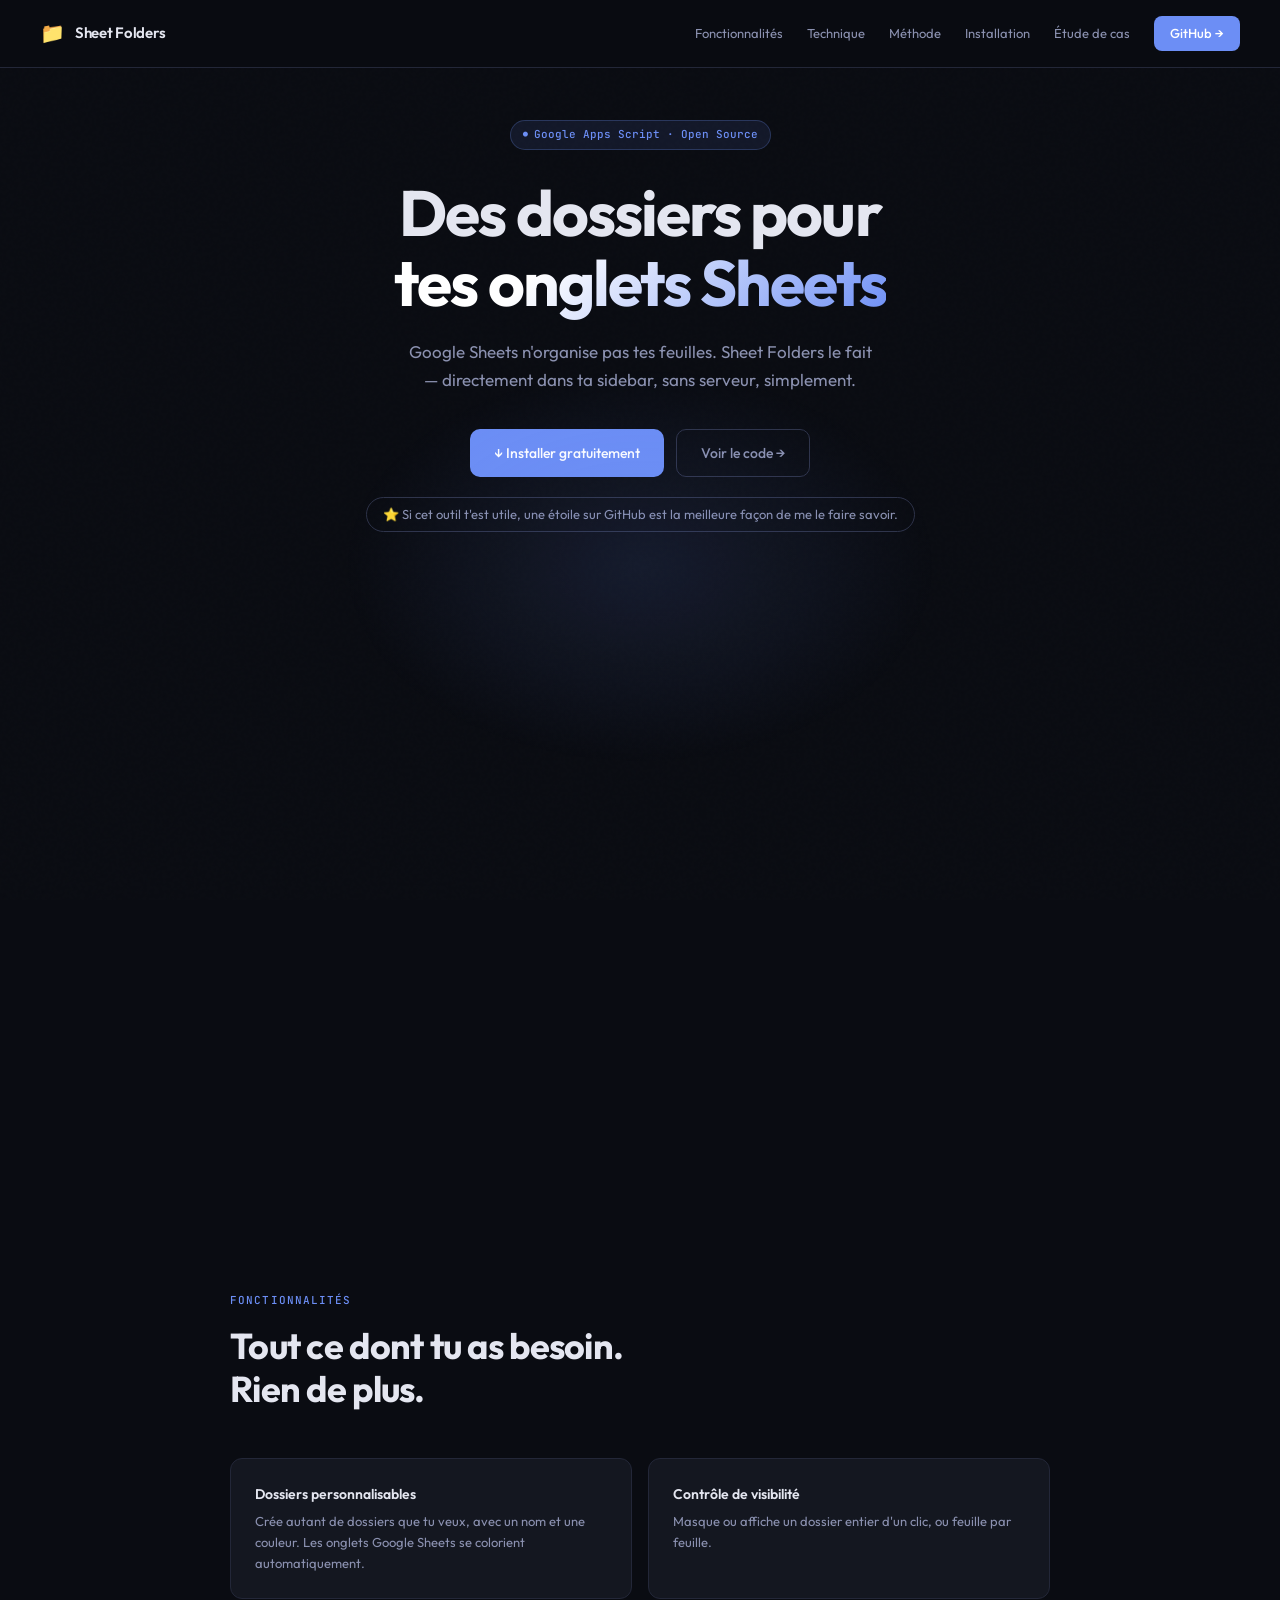
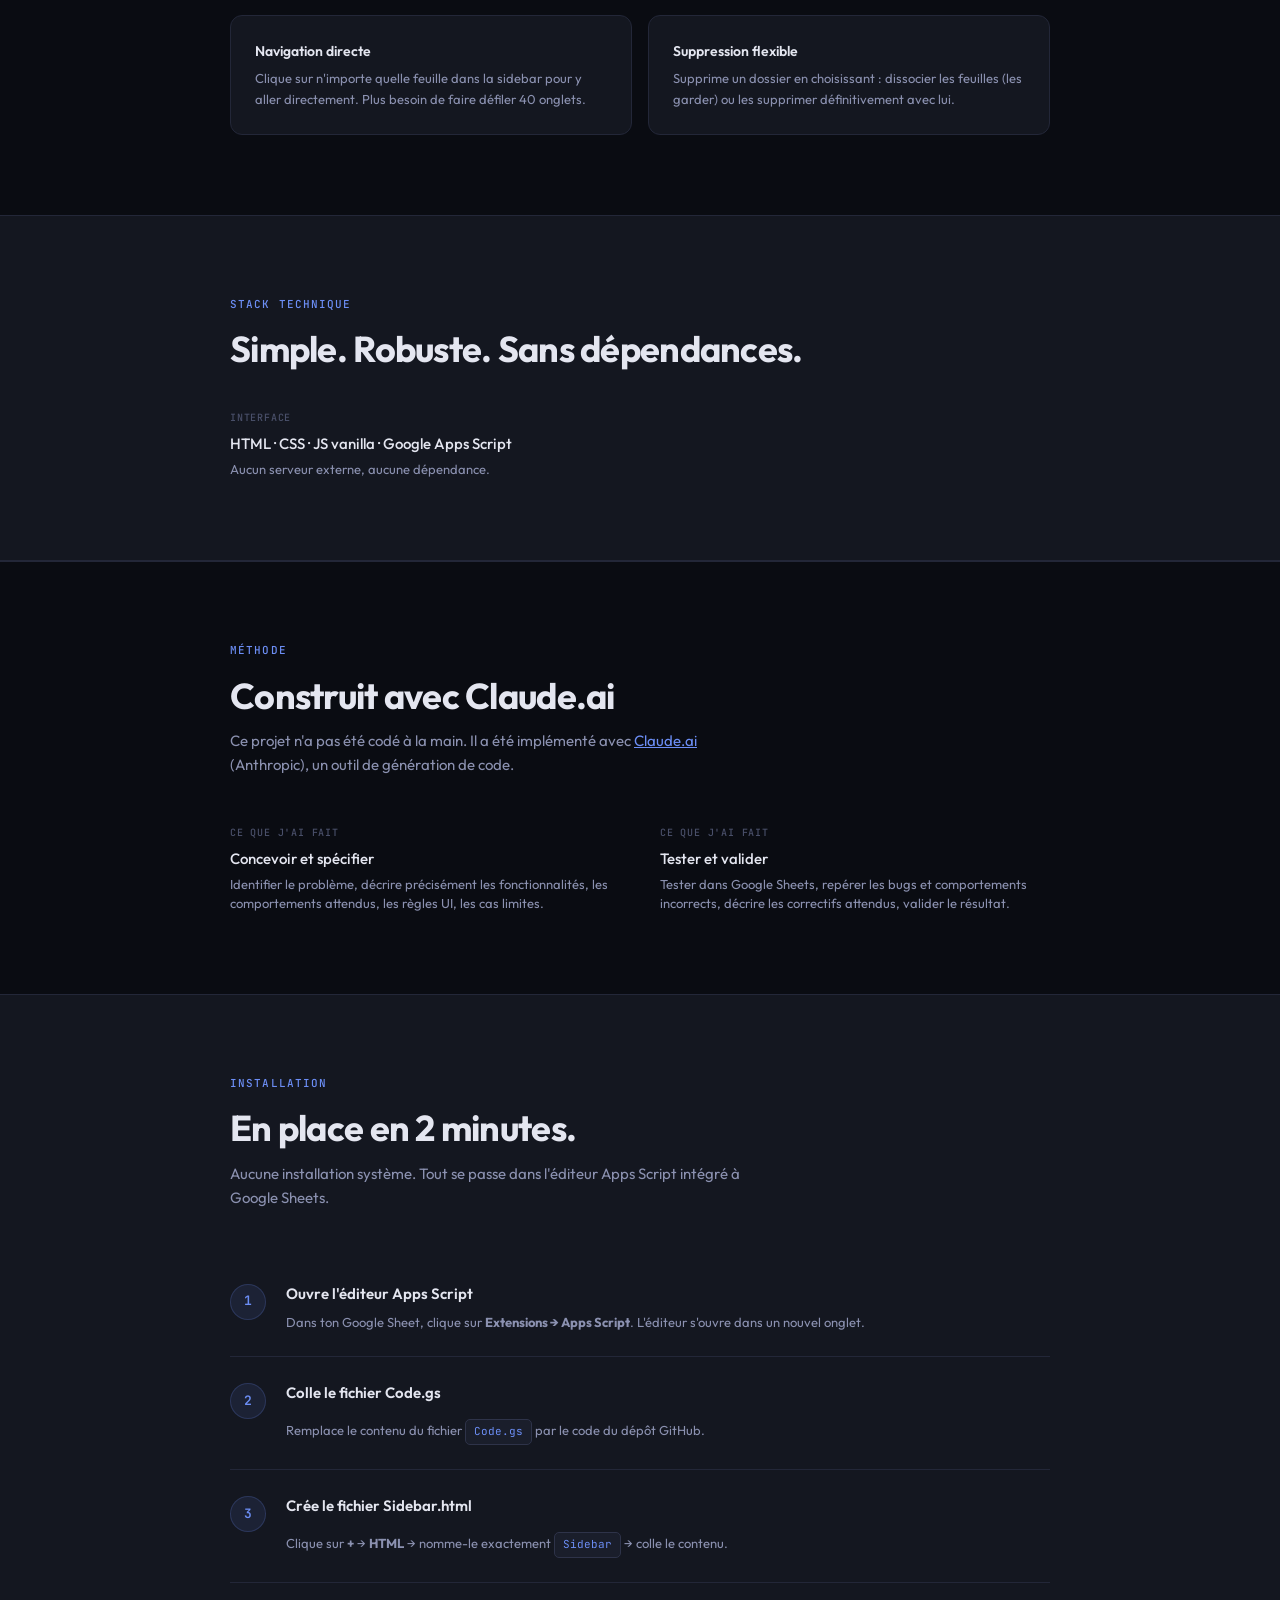
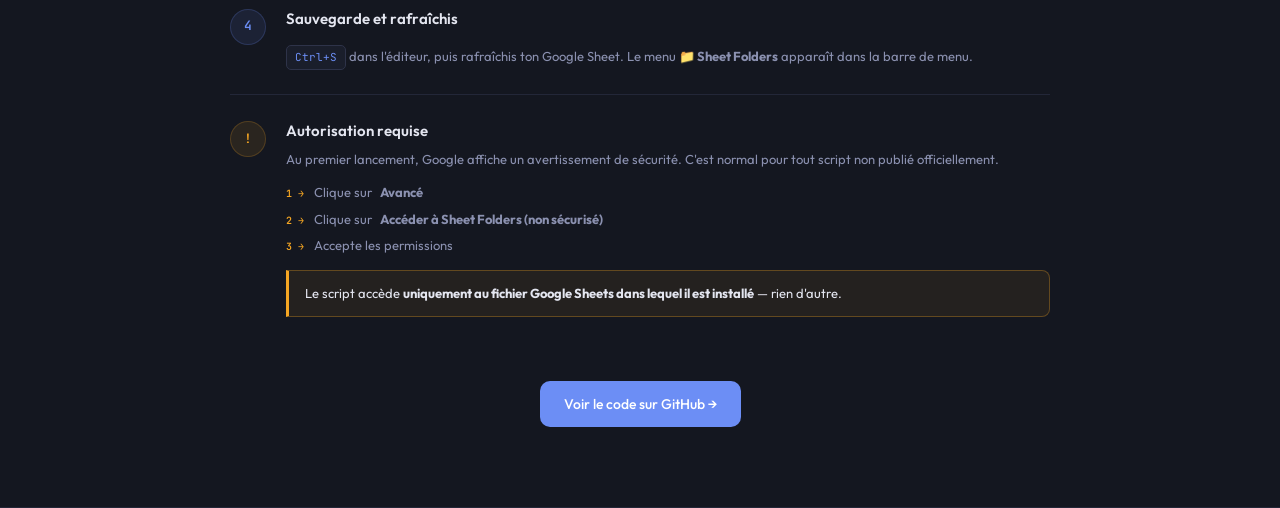
==== commit abef6218: "Update index.html" ====
--- a/docs/index.html
+++ b/docs/index.html
@@ -46,25 +46,16 @@
     <a href="https://github.com/Claire-Lavigne/sheet-folders" class="btn-hero btn-hero-ghost" target="_blank" rel="noopener">
       Voir le code →
     </a>
+  </div>
+  <div class="hero-actions">
     <a href="https://github.com/Claire-Lavigne/sheet-folders" target="_blank" rel="noopener" class="star-nudge">
       ⭐ Si cet outil t'est utile, une étoile sur GitHub est la meilleure façon de me le faire savoir.
     </a>
   </div>
 
-  <div class="hero-preview" aria-hidden="true">
-    <div class="preview-window">
-      <div class="preview-bar">
-        <div class="preview-dot" style="background:#FF5F57"></div>
-        <div class="preview-dot" style="background:#FFBD2E"></div>
-        <div class="preview-dot" style="background:#28C840"></div>
-        <span class="preview-title">Mon Fichier de Suivi — Google Sheets</span>
-      </div>
-      <div class="preview-gif">
-        <img src="https://raw.githubusercontent.com/Claire-Lavigne/sheet-folders/main/docs/preview.gif"
-             alt="Démonstration de Sheet Folders : création de dossiers, assignation de feuilles et navigation dans la sidebar" />
-      </div>
-    </div>
-  </div>
+  <video autoplay loop muted playsinline width="100%">
+    <source src="https://raw.githubusercontent.com/Claire-Lavigne/sheet-folders/main/docs/demo.mp4" type="video/mp4">
+  </video>
 </section>
 
 <!-- FEATURES -->
--- a/docs/styles.css
+++ b/docs/styles.css
@@ -195,6 +195,19 @@
   width: 100%; display: block;
   border-radius: 0 0 14px 14px;
 }
+.star-nudge {
+  display: inline-block;
+  margin-top: 20px;
+  font-size: 13px;
+  color: var(--text2);
+  text-decoration: none;
+  border: 1px solid var(--border2);
+  border-radius: 20px;
+  padding: 6px 16px;
+  transition: color .15s, border-color .15s;
+  animation: fadeUp .5s .35s ease both;
+}
+.star-nudge:hover { color: var(--text); border-color: var(--text2); }
 
 /* ── SECTION LABEL / TITLES (communs) ── */
 .section-label {
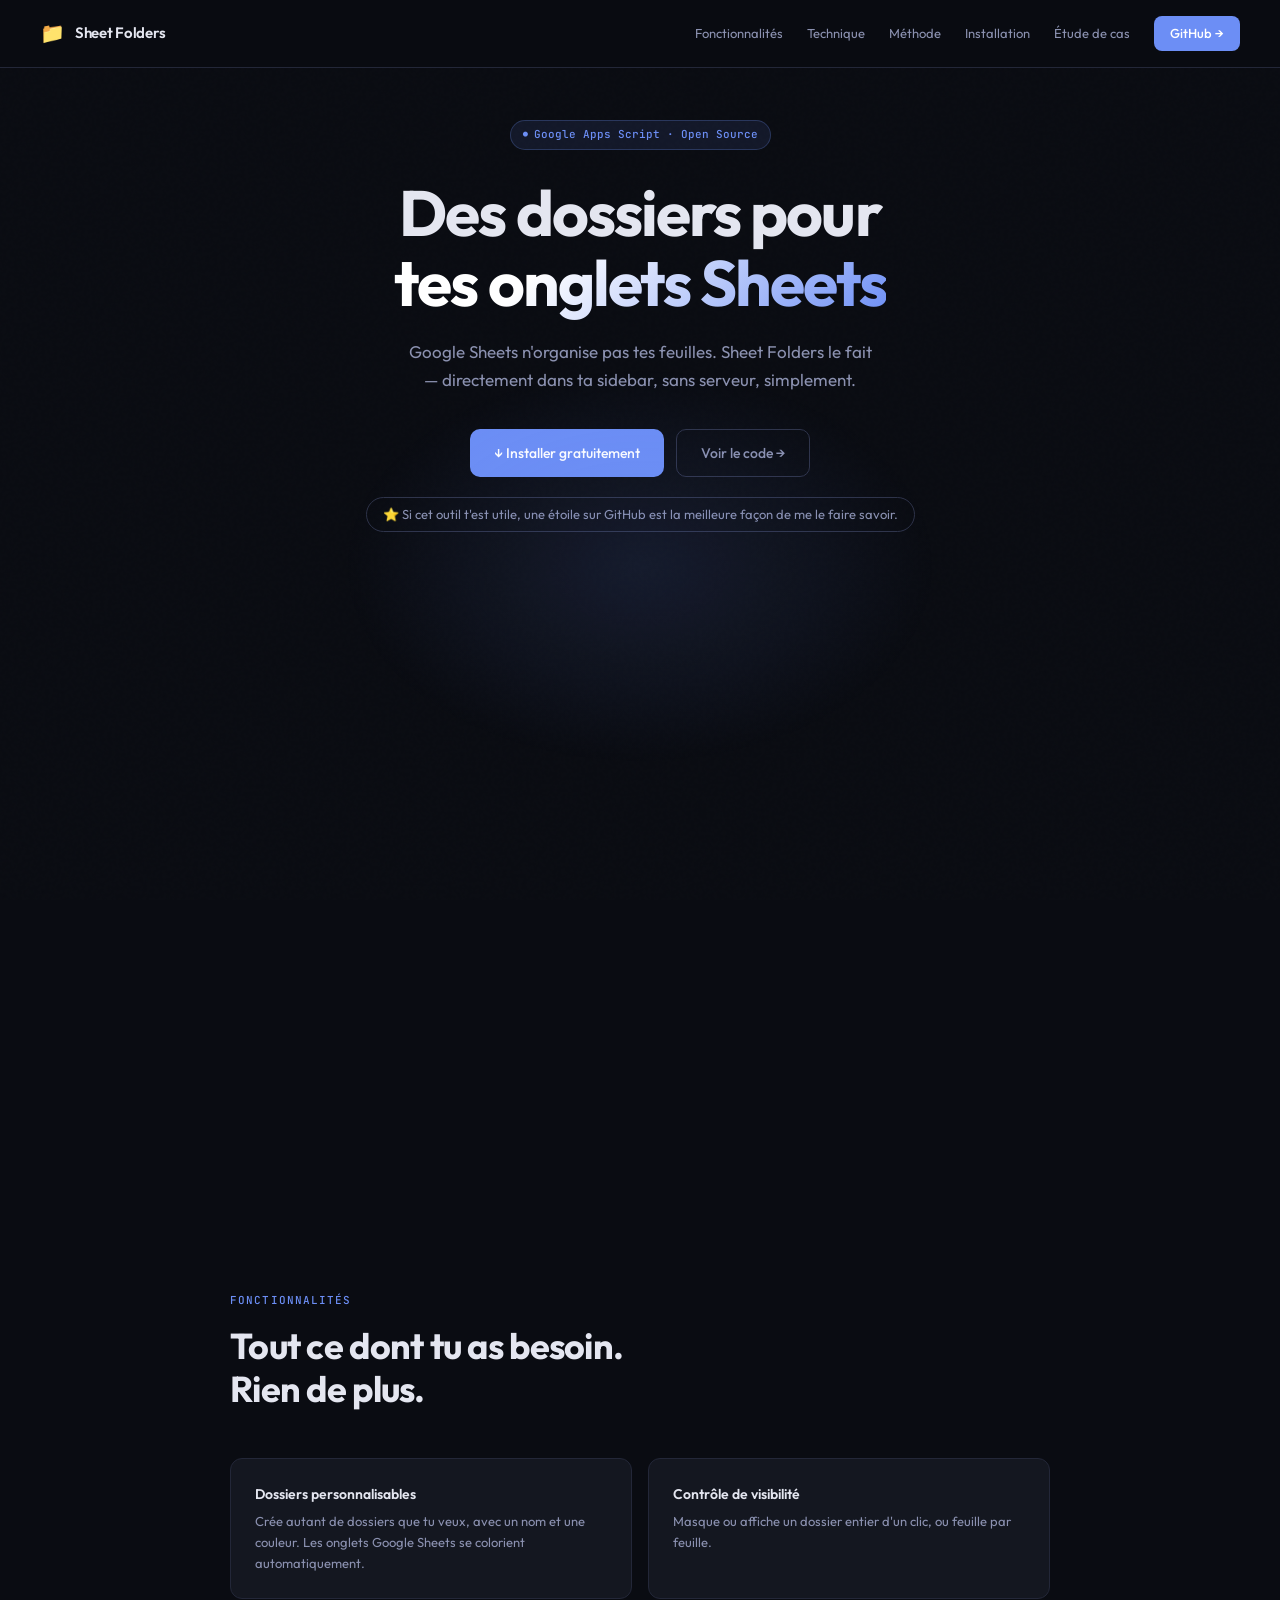
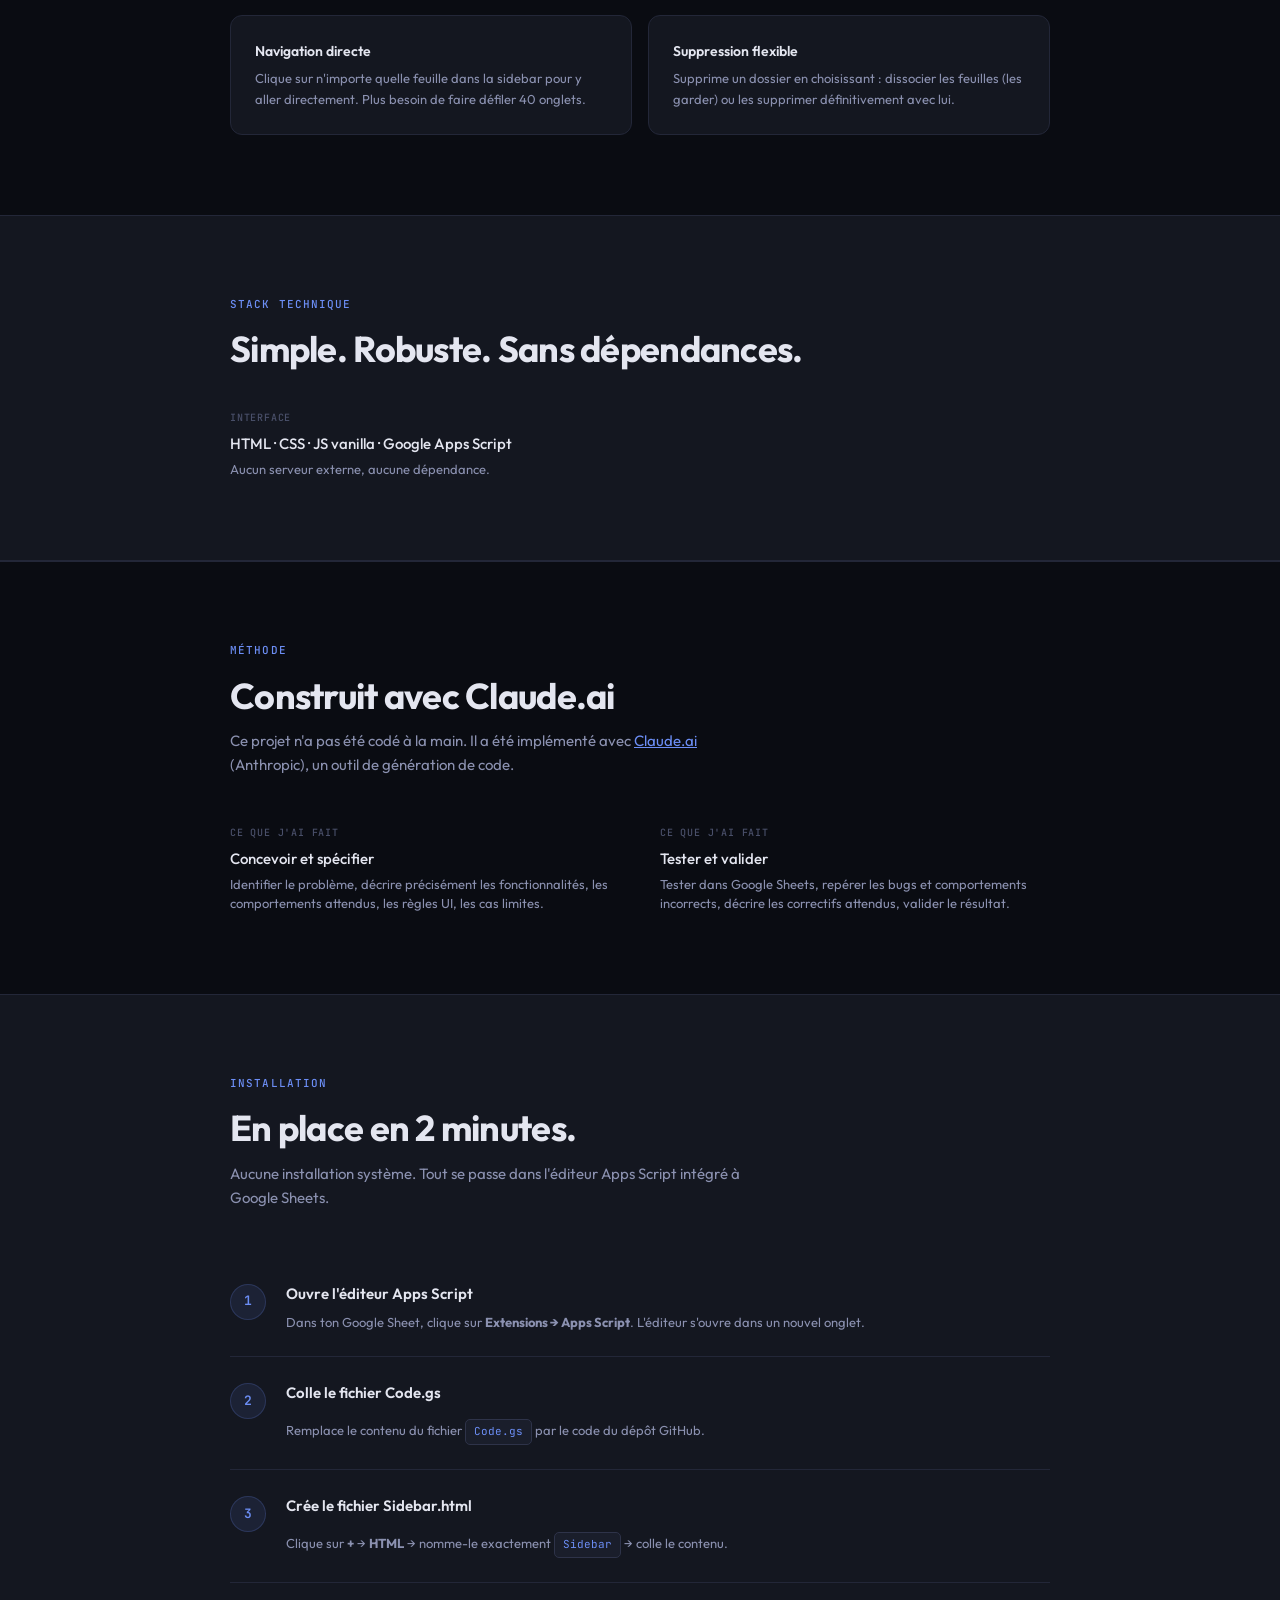
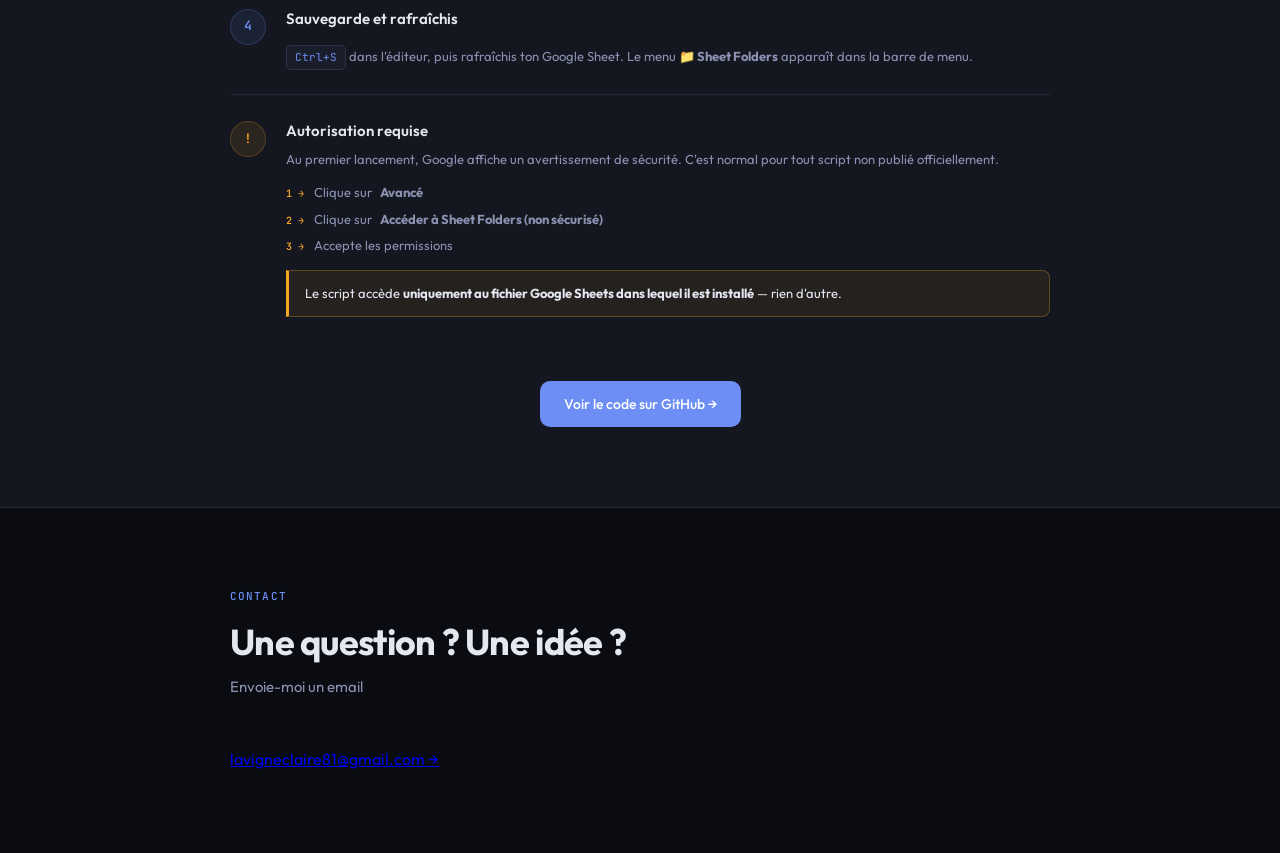
==== commit 8a12c160: "Update index.html" ====
--- a/docs/index.html
+++ b/docs/index.html
@@ -187,6 +187,20 @@
   </div>
 </section>
 
+<!-- CONTACT -->
+<section class="contact" id="contact" aria-labelledby="contact-title">
+  <div class="section-inner">
+    <div class="reveal">
+      <div class="section-label">Contact</div>
+      <h2 class="section-title" id="contact-title">Une question ? Une idée ?</h2>
+      <p class="section-sub">Envoie-moi un email</p>
+      <a href="mailto:lavigneclaire81@gmail.com class="contact-btn">
+        lavigneclaire81@gmail.com →
+      </a>
+    </div>
+  </div>
+</section>
+  
 </main>
   
 </body>
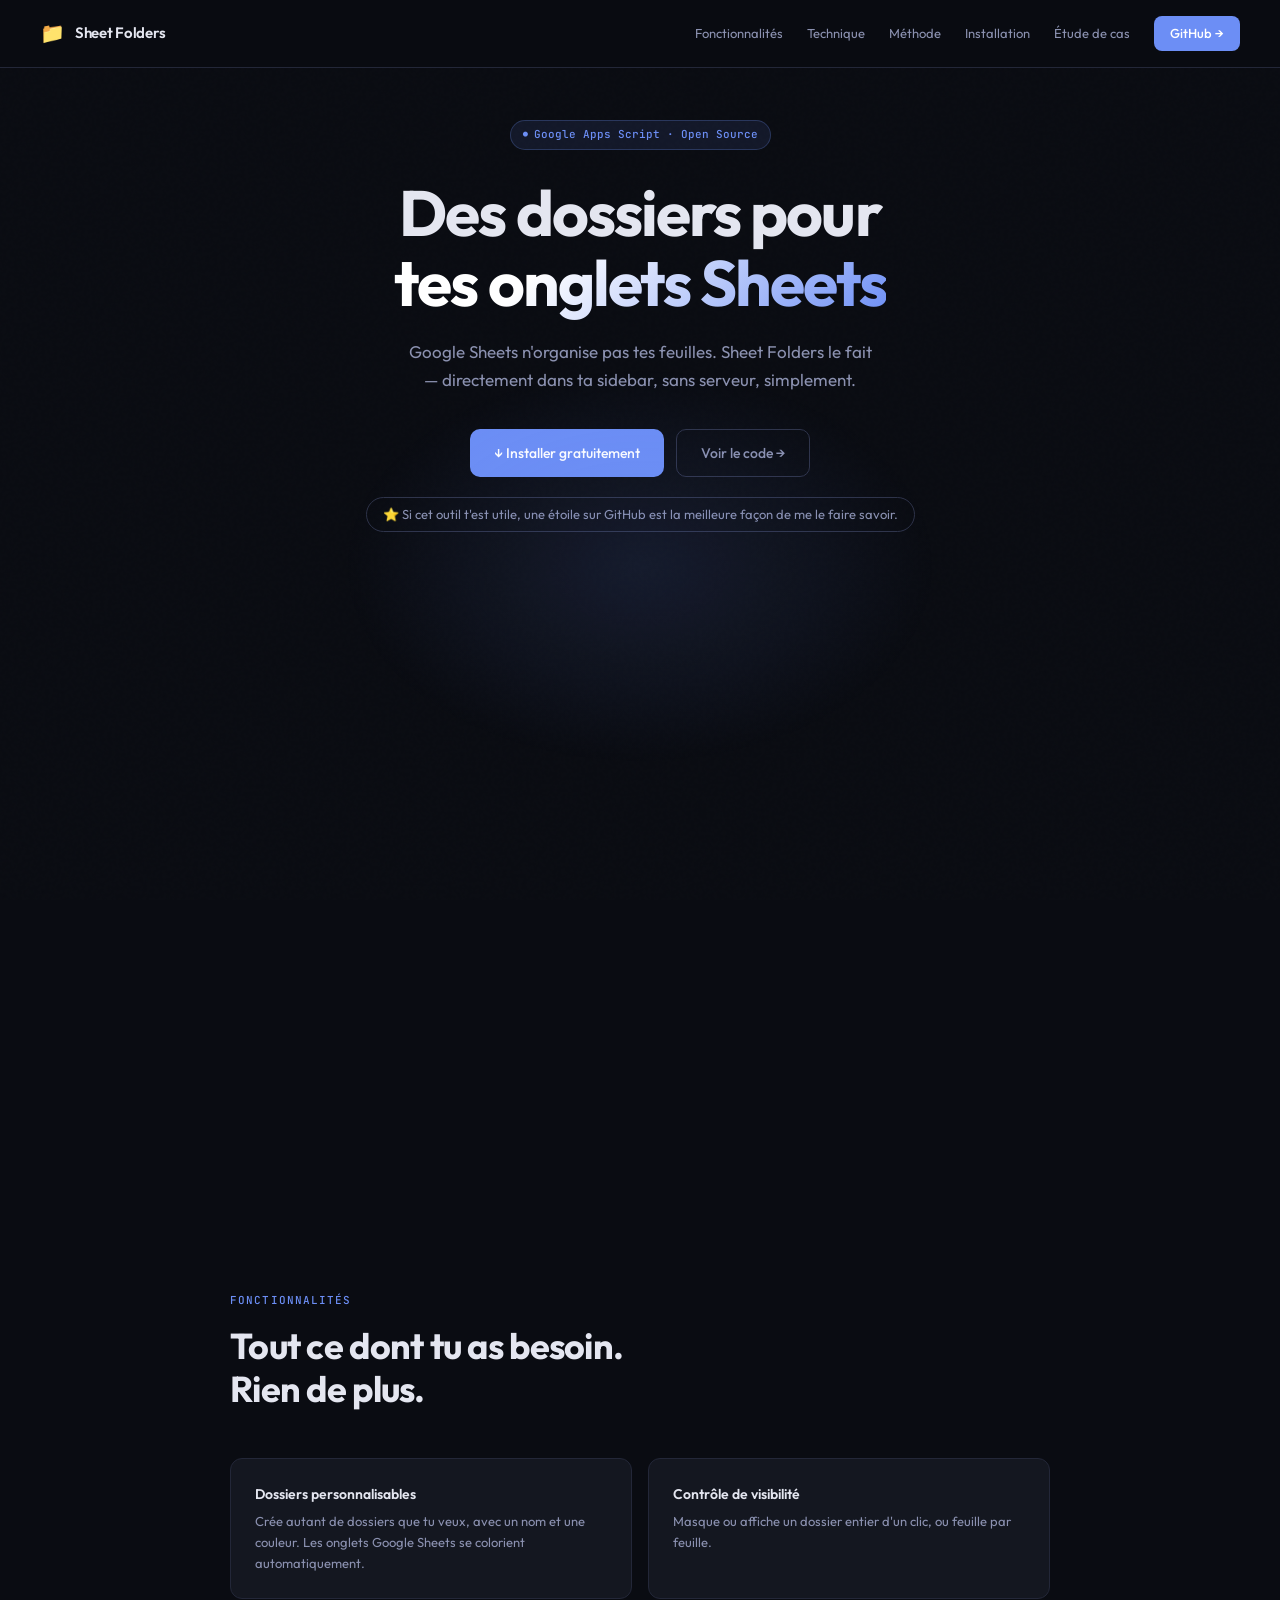
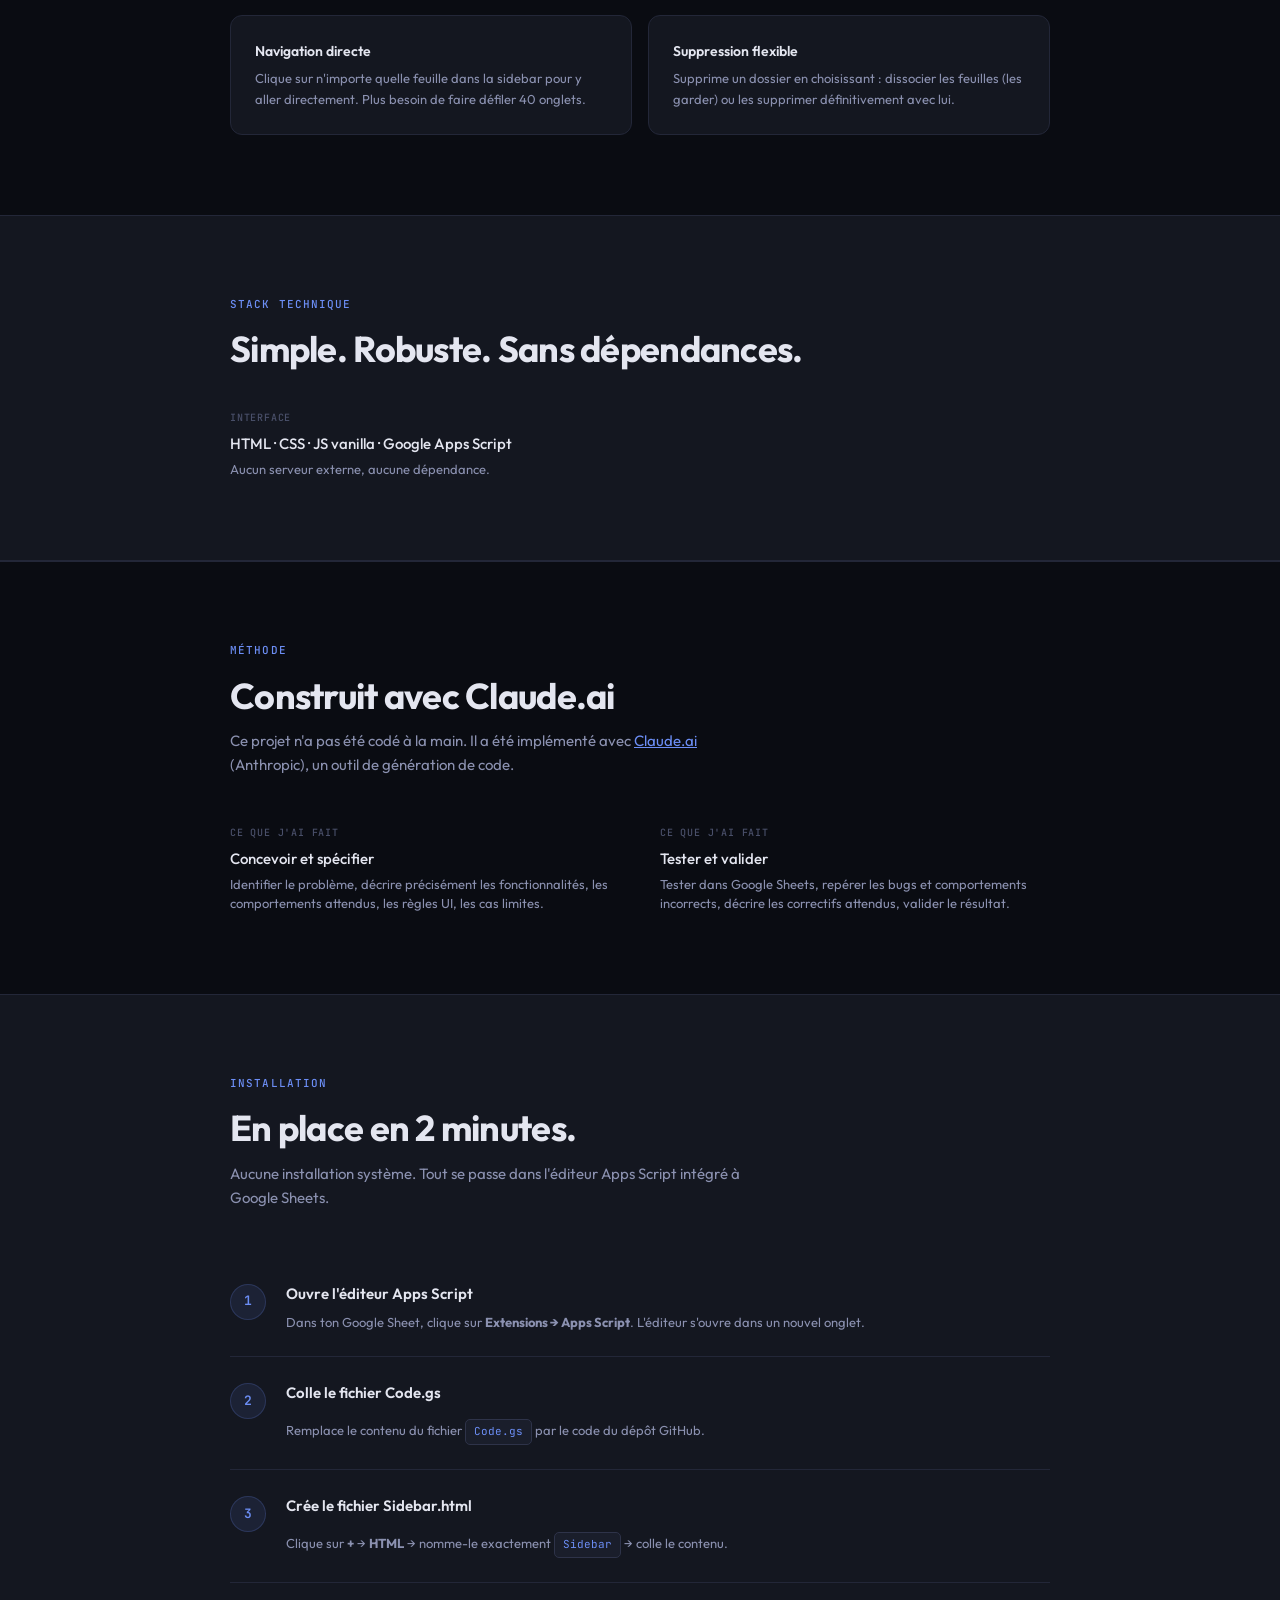
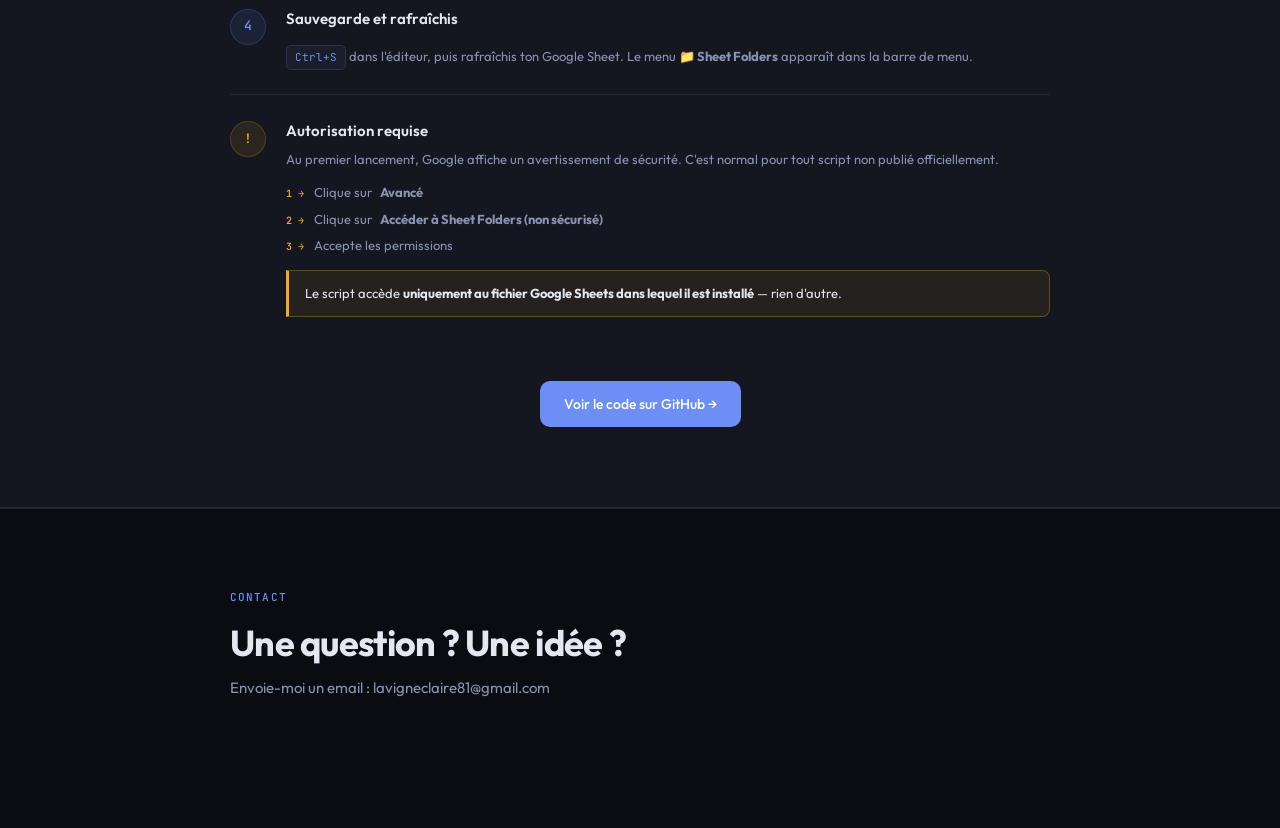
==== commit 0b14bc1a: "Update index.html" ====
--- a/docs/index.html
+++ b/docs/index.html
@@ -193,10 +193,7 @@
     <div class="reveal">
       <div class="section-label">Contact</div>
       <h2 class="section-title" id="contact-title">Une question ? Une idée ?</h2>
-      <p class="section-sub">Envoie-moi un email</p>
-      <a href="mailto:lavigneclaire81@gmail.com class="contact-btn">
-        lavigneclaire81@gmail.com →
-      </a>
+      <p class="section-sub">Envoie-moi un email : lavigneclaire81@gmail.com</p>
     </div>
   </div>
 </section>
--- a/docs/styles.css
+++ b/docs/styles.css
@@ -342,6 +342,19 @@
   margin-top: 40px; text-align: center;
 }
 
+
+/* ── CONTACT ── */
+.contact { background: var(--bg); border-top: 1px solid var(--border); }
+.contact-btn {
+  display: inline-flex; align-items: center;
+  padding: 12px 24px; border-radius: 10px;
+  background: var(--accent); color: #fff;
+  font-size: 14px; font-weight: 500; font-family: 'Outfit', sans-serif;
+  text-decoration: none; transition: background .15s, transform .15s;
+  margin-top: 8px;
+}
+.contact-btn:hover { background: var(--accent2); transform: translateY(-1px); }
+
 /* ── ANIMATIONS ── */
 @keyframes fadeUp {
   from { opacity: 0; transform: translateY(16px); }
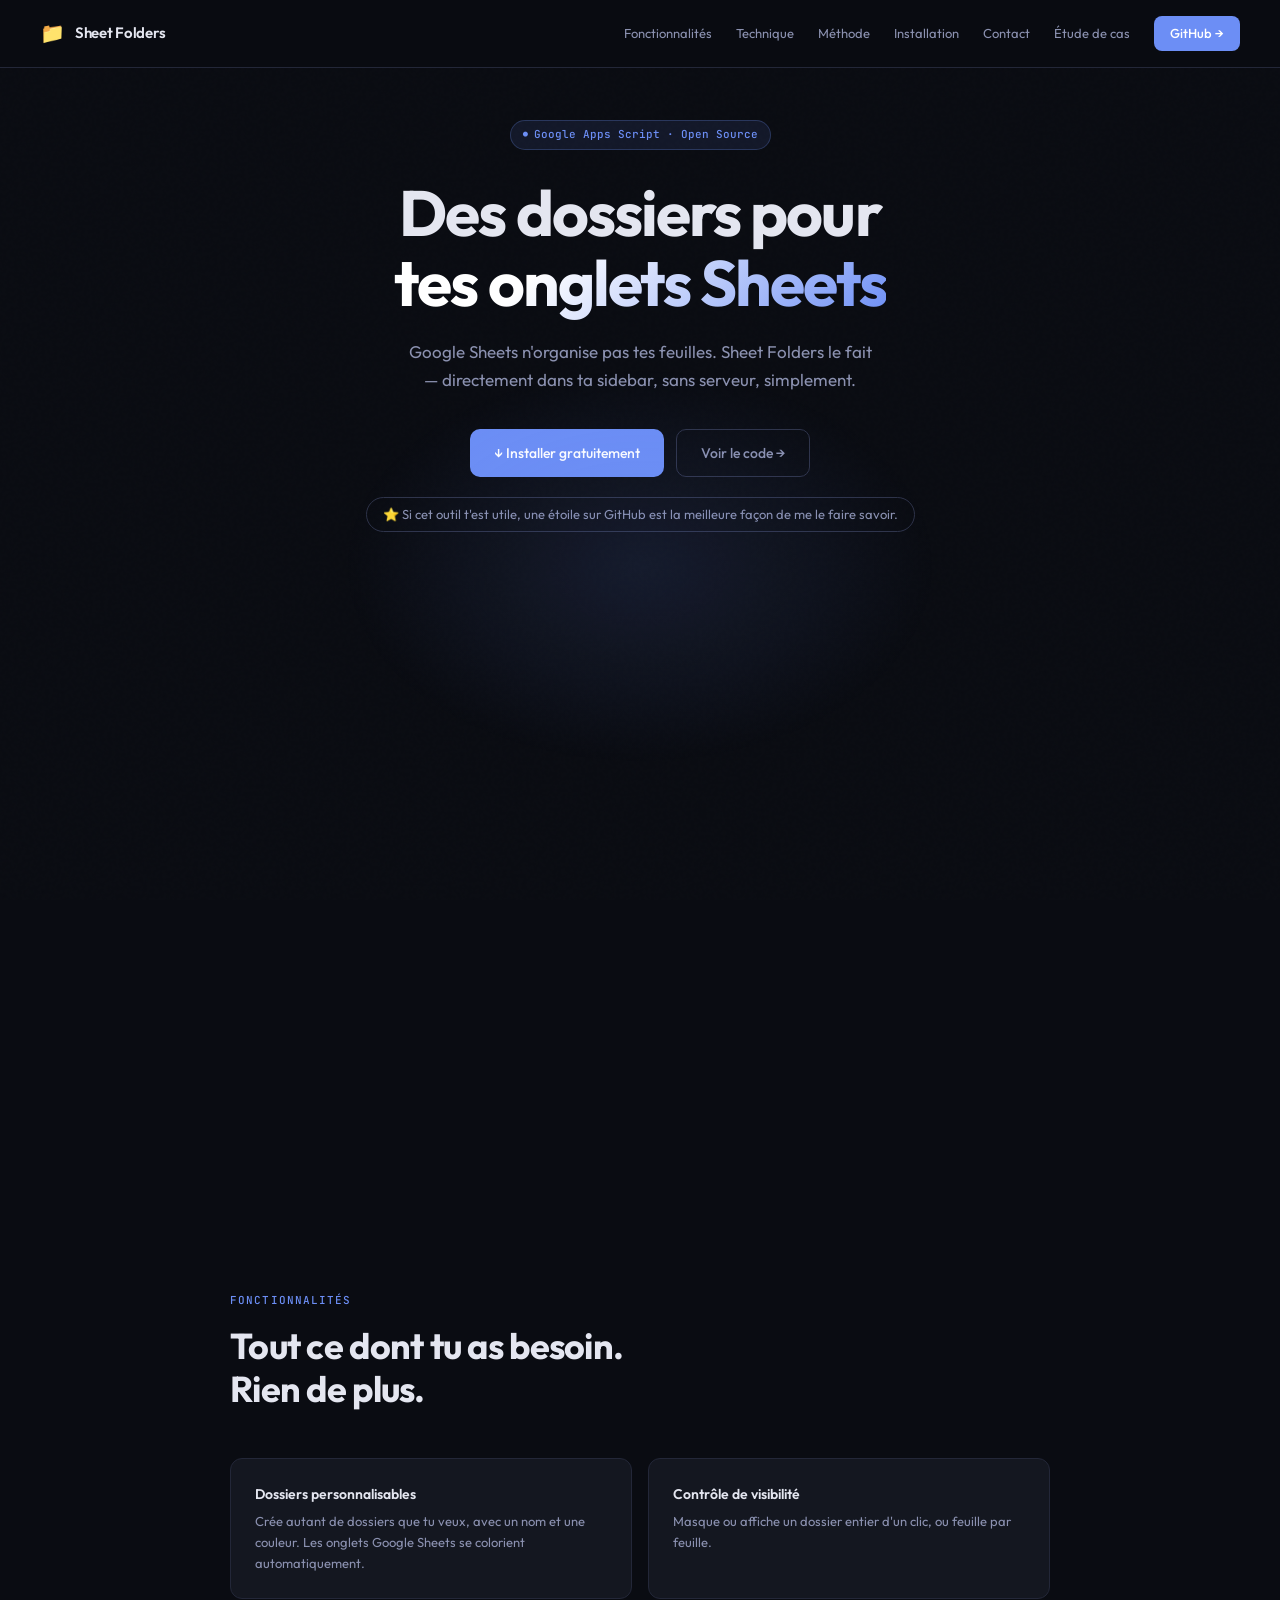
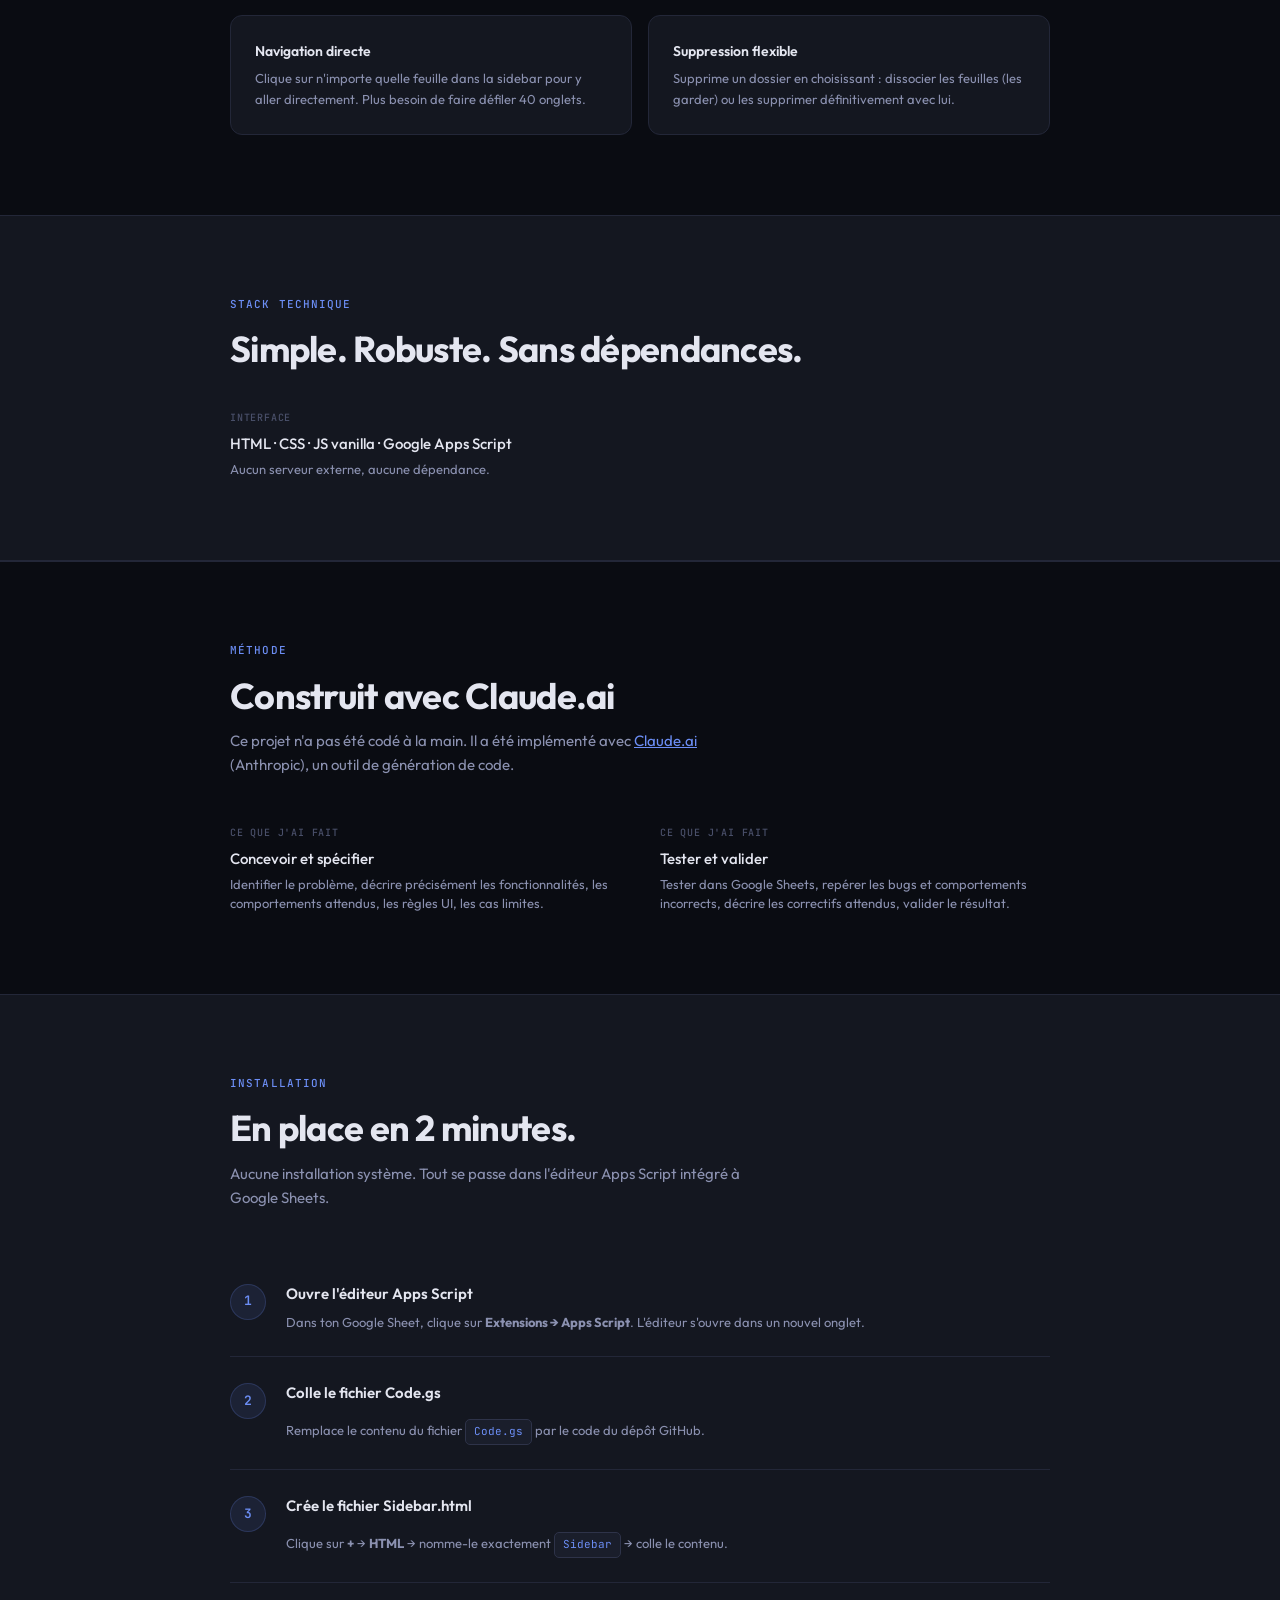
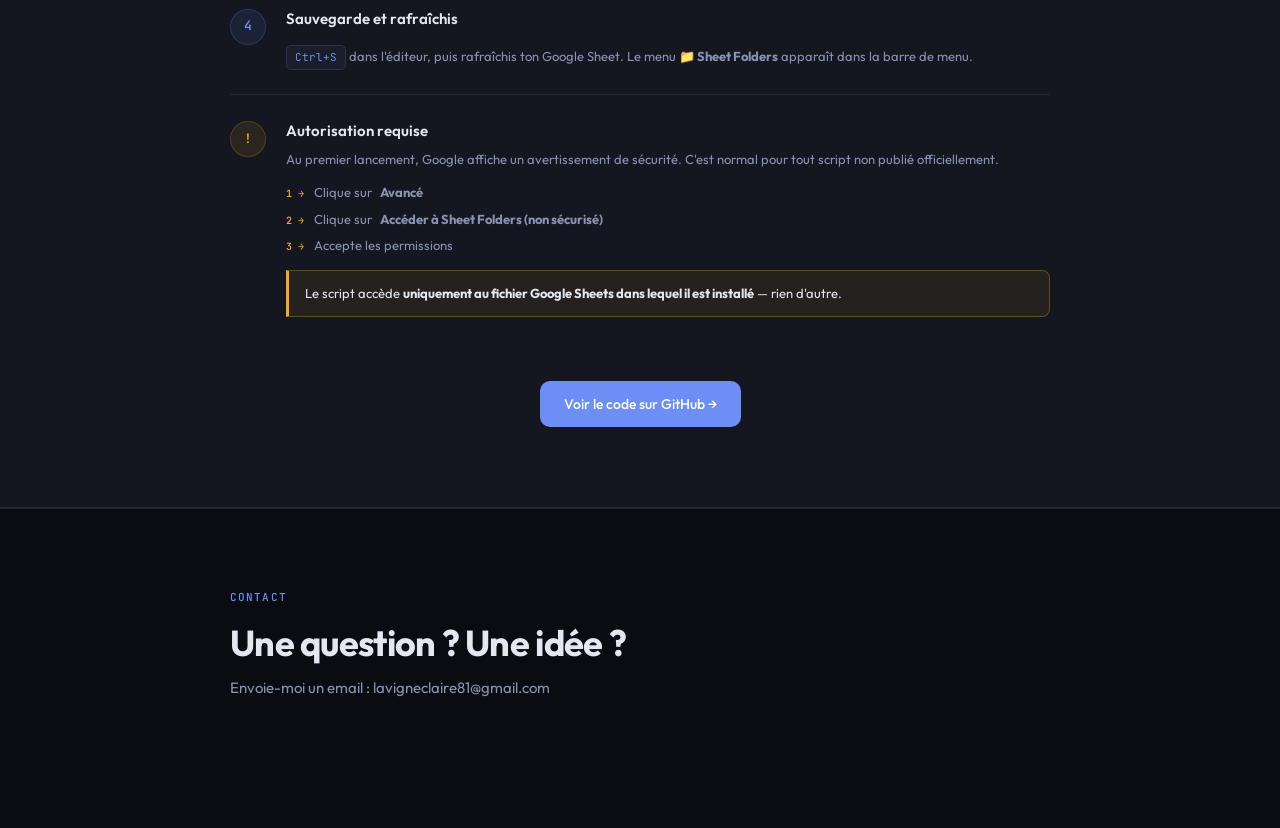
==== commit e81fc6ff: "Update index.html" ====
--- a/docs/index.html
+++ b/docs/index.html
@@ -21,6 +21,7 @@
     <a href="#tech" role="listitem">Technique</a>
     <a href="#methode" role="listitem">Méthode</a>
     <a href="#install" role="listitem">Installation</a>
+    <a href="#contact" role="listitem">Contact</a>
     <a href="https://github.com/Claire-Lavigne/sheet-folders/blob/main/docs/CASE_STUDY.md" target="_blank" rel="noopener" role="listitem">Étude de cas</a>
     <a href="https://github.com/Claire-Lavigne/sheet-folders" target="_blank" rel="noopener" class="nav-cta" role="listitem">
       GitHub →
--- a/docs/styles.css
+++ b/docs/styles.css
@@ -58,7 +58,6 @@
   position: fixed; inset: 0;
   background-image: url("data:image/svg+xml,%3Csvg viewBox='0 0 256 256' xmlns='http://www.w3.org/2000/svg'%3E%3Cfilter id='noise'%3E%3CfeTurbulence type='fractalNoise' baseFrequency='0.9' numOctaves='4' stitchTiles='stitch'/%3E%3C/filter%3E%3Crect width='100%25' height='100%25' filter='url(%23noise)' opacity='0.03'/%3E%3C/svg%3E");
   pointer-events: none; z-index: 0; opacity: .4;
-  aria-hidden: true;
 }
 
 /* ── NAV ── */
@@ -129,7 +128,7 @@
   margin-bottom: 28px;
   animation: fadeUp .5s ease both;
 }
-.hero-badge::before { content: '●'; font-size: 8px; aria-hidden: true; }
+.hero-badge::before { content: '●'; font-size: 8px; }
 .hero-title {
   font-size: clamp(36px, 6vw, 64px);
   font-weight: 700;
@@ -165,36 +164,6 @@
   border: 1px solid var(--border2);
 }
 .btn-hero-ghost:hover { background: var(--surface); color: var(--text); }
-
-/* ── PREVIEW ── */
-.hero-preview {
-  margin-top: 60px; position: relative;
-  animation: fadeUp .6s .4s ease both;
-  width: 100%; max-width: 760px;
-}
-.preview-window {
-  background: var(--surface);
-  border: 1px solid var(--border2);
-  border-radius: 14px;
-  overflow: hidden;
-  box-shadow: 0 32px 80px rgba(0,0,0,.6), 0 0 0 1px rgba(255,255,255,.04);
-}
-.preview-bar {
-  display: flex; align-items: center; gap: 6px;
-  padding: 12px 16px;
-  background: var(--surface2);
-  border-bottom: 1px solid var(--border);
-}
-.preview-dot { width: 10px; height: 10px; border-radius: 50%; }
-.preview-title {
-  flex: 1; text-align: center;
-  font-size: 11px; color: var(--text3);
-  font-family: 'JetBrains Mono', monospace;
-}
-.preview-gif img {
-  width: 100%; display: block;
-  border-radius: 0 0 14px 14px;
-}
 .star-nudge {
   display: inline-block;
   margin-top: 20px;
@@ -345,15 +314,6 @@
 
 /* ── CONTACT ── */
 .contact { background: var(--bg); border-top: 1px solid var(--border); }
-.contact-btn {
-  display: inline-flex; align-items: center;
-  padding: 12px 24px; border-radius: 10px;
-  background: var(--accent); color: #fff;
-  font-size: 14px; font-weight: 500; font-family: 'Outfit', sans-serif;
-  text-decoration: none; transition: background .15s, transform .15s;
-  margin-top: 8px;
-}
-.contact-btn:hover { background: var(--accent2); transform: translateY(-1px); }
 
 /* ── ANIMATIONS ── */
 @keyframes fadeUp {
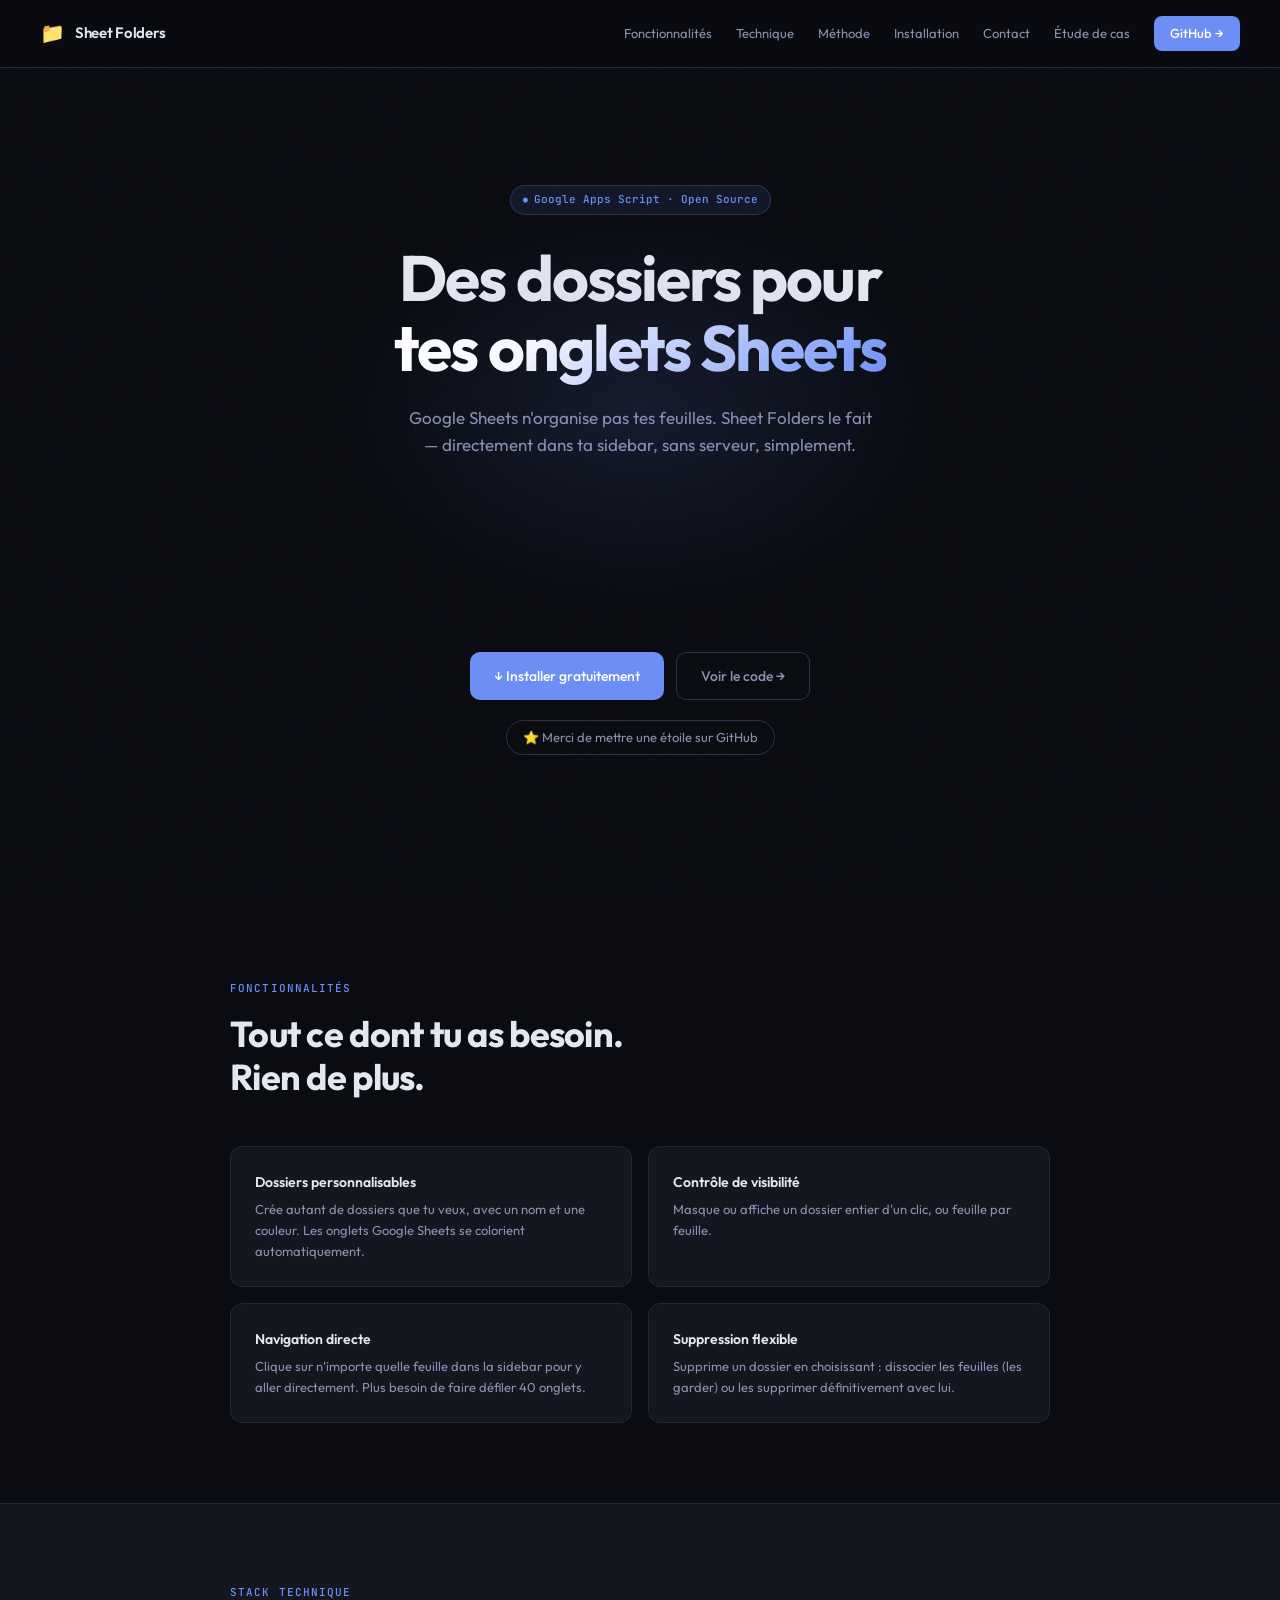
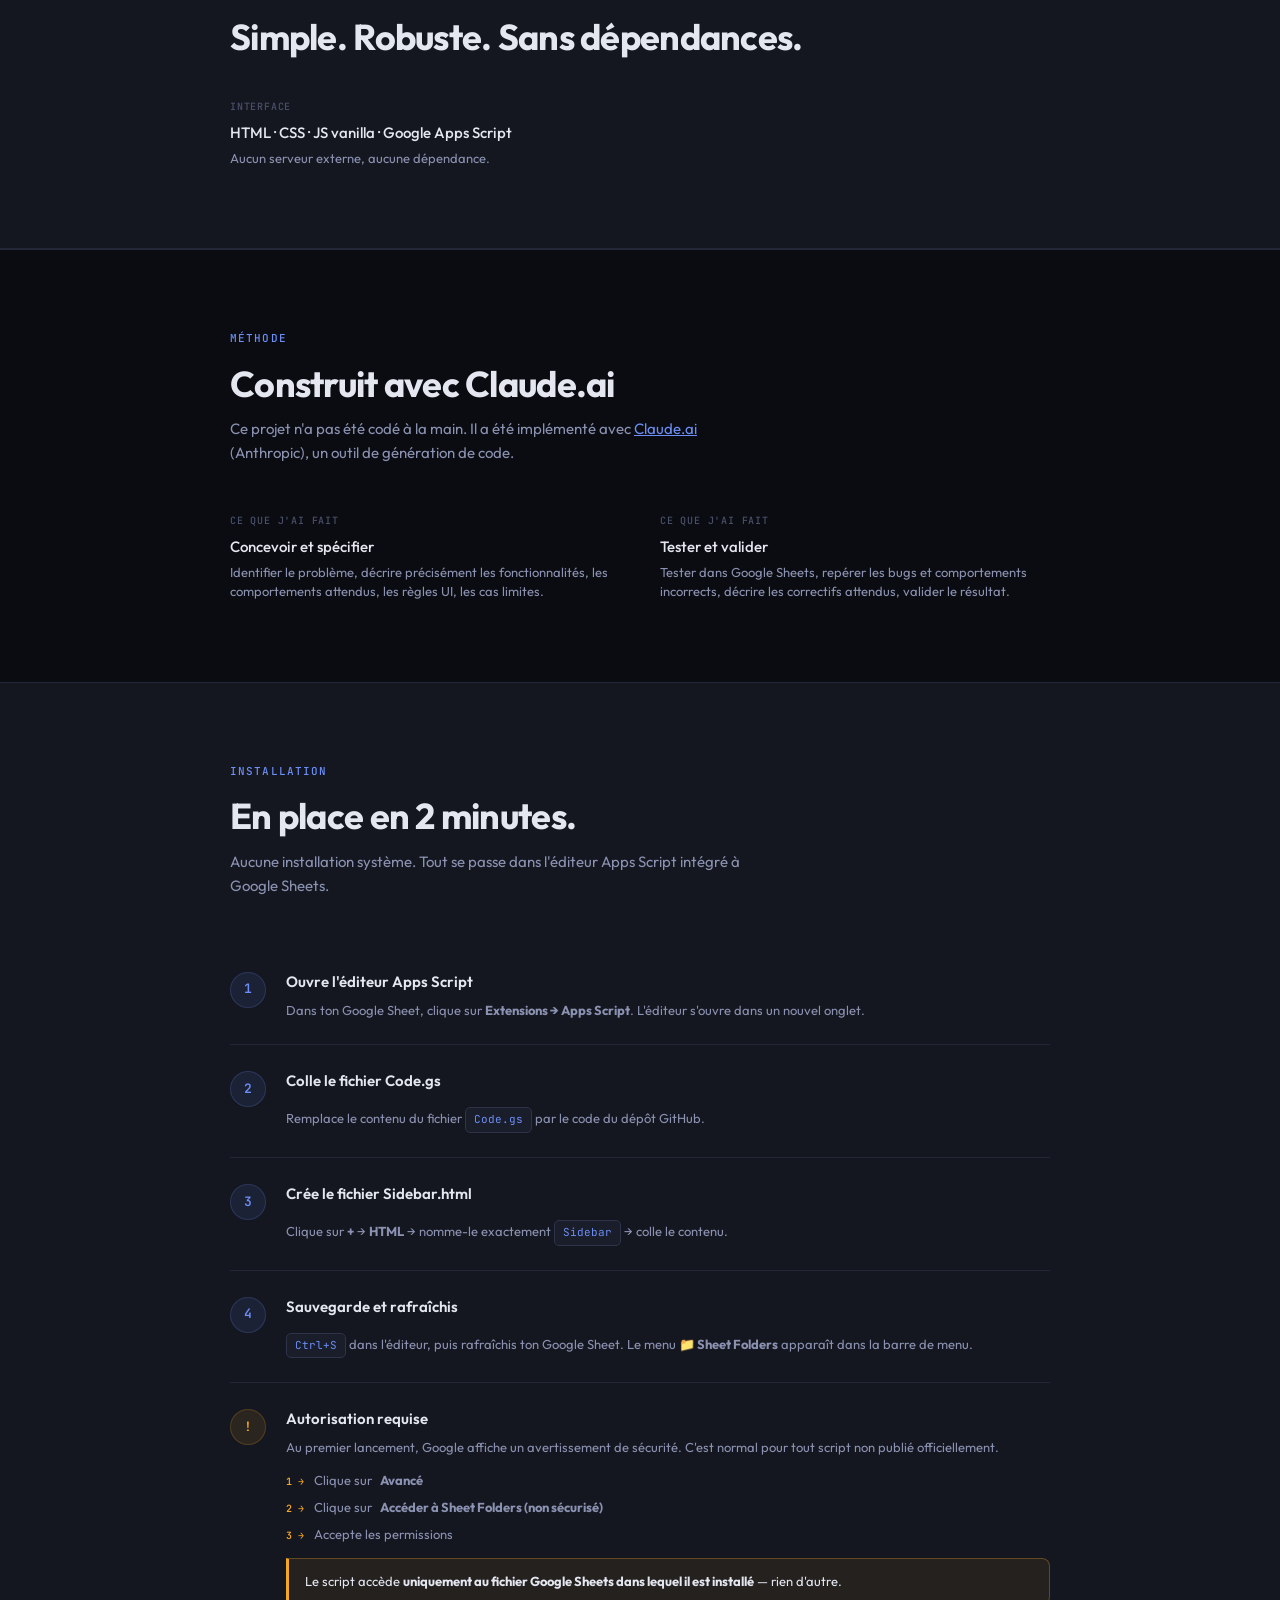
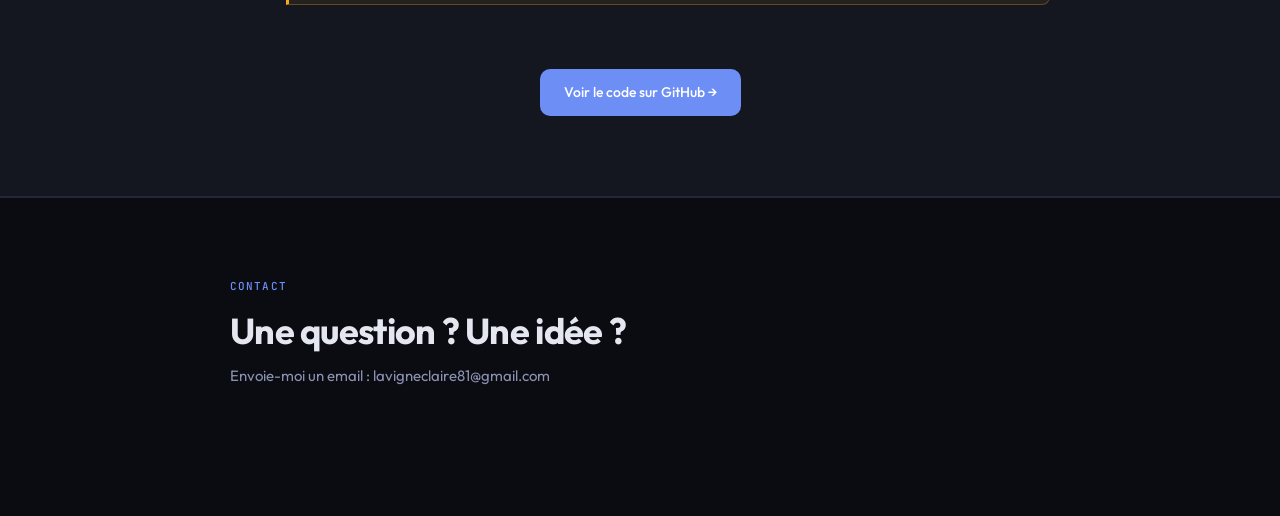
==== commit 2c64429c: "Update index.html" ====
--- a/docs/index.html
+++ b/docs/index.html
@@ -40,6 +40,11 @@
   <p class="hero-sub">
     Google Sheets n'organise pas tes feuilles. Sheet Folders le fait — directement dans ta sidebar, sans serveur, simplement.
   </p>
+  <div class="hero-demo">
+    <video autoplay loop muted playsinline width="100%">
+      <source src="https://raw.githubusercontent.com/Claire-Lavigne/sheet-folders/main/docs/demo.mp4" type="video/mp4">
+    </video>
+  </div>
   <div class="hero-actions">
     <a href="#install" class="btn-hero btn-hero-primary">
       ↓ Installer gratuitement
@@ -48,15 +53,9 @@
       Voir le code →
     </a>
   </div>
-  <div class="hero-actions">
-    <a href="https://github.com/Claire-Lavigne/sheet-folders" target="_blank" rel="noopener" class="star-nudge">
-      ⭐ Si cet outil t'est utile, une étoile sur GitHub est la meilleure façon de me le faire savoir.
-    </a>
-  </div>
-
-  <video autoplay loop muted playsinline width="100%">
-    <source src="https://raw.githubusercontent.com/Claire-Lavigne/sheet-folders/main/docs/demo.mp4" type="video/mp4">
-  </video>
+  <a href="https://github.com/Claire-Lavigne/sheet-folders" target="_blank" rel="noopener" class="star-nudge">
+    ⭐ Merci de mettre une étoile sur GitHub
+  </a>
 </section>
 
 <!-- FEATURES -->
